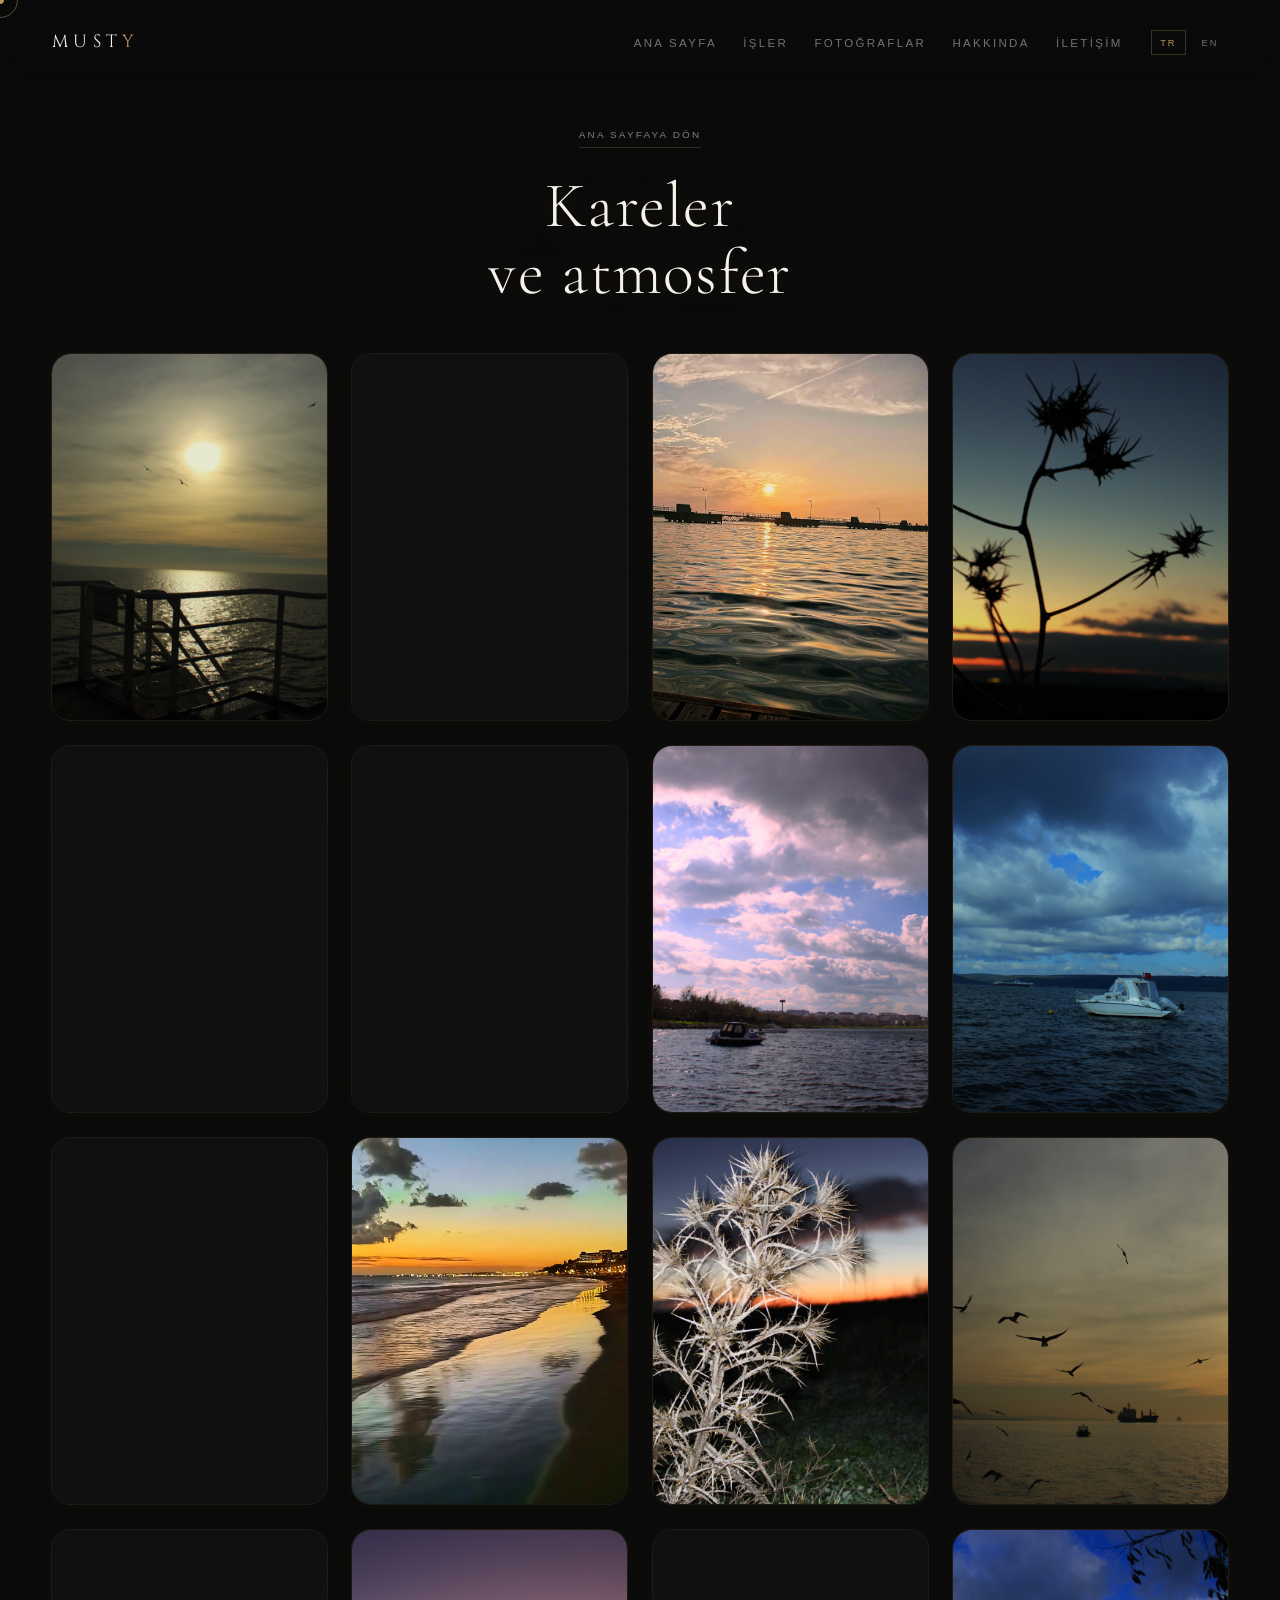
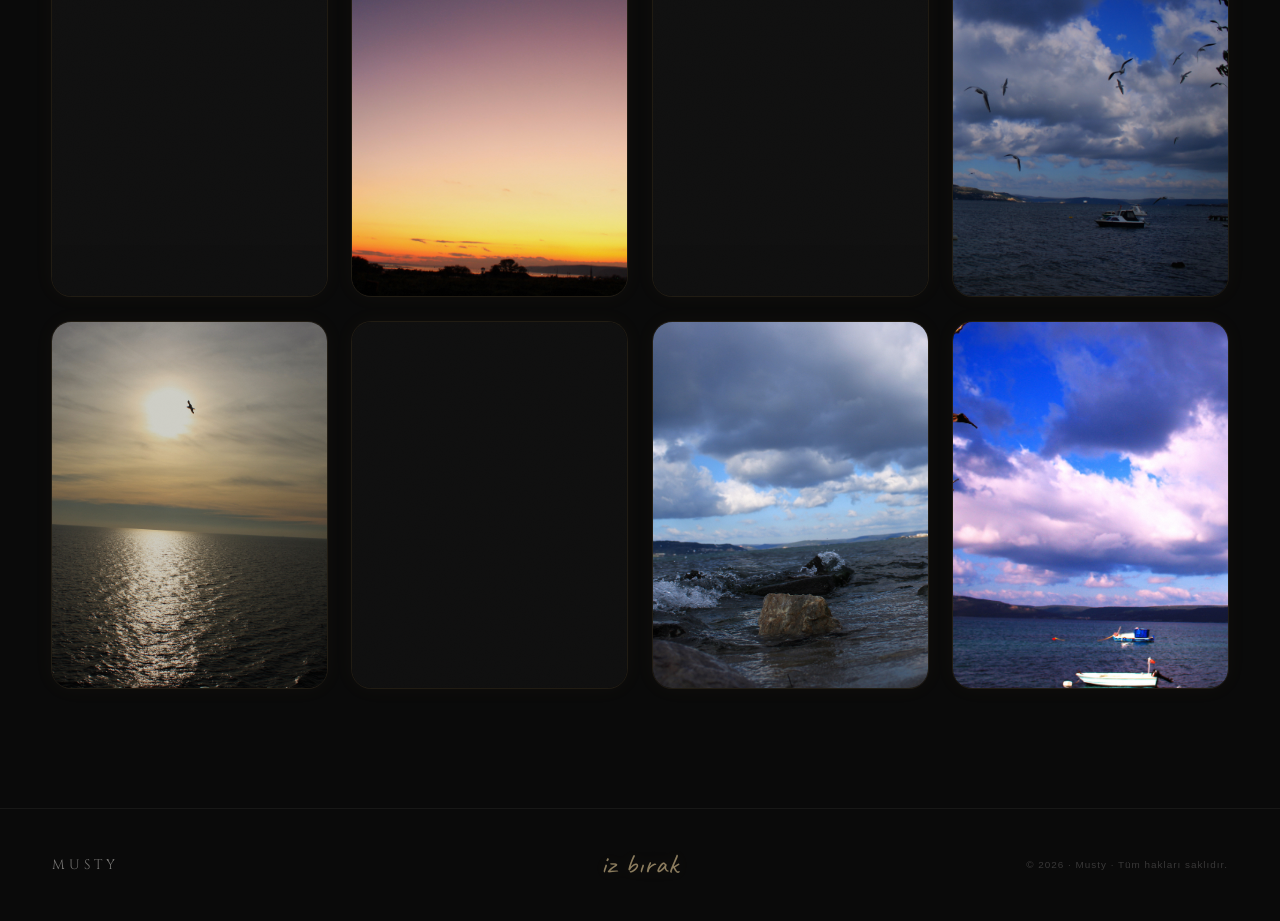
==== kareler.html @ a7899d6b "initial music web demo" ====
<!DOCTYPE html>
<html lang="tr">
  <head>
    <meta charset="utf-8" />
    <meta name="viewport" content="width=device-width, initial-scale=1" />
    <title>Kareler ve atmosfer — Musty</title>
    <meta id="meta-desc" name="description" content="" />
    <link rel="preconnect" href="https://fonts.googleapis.com" />
    <link rel="preconnect" href="https://fonts.gstatic.com" crossorigin />
    <link
      href="https://fonts.googleapis.com/css2?family=Caveat:wght@400;500&family=Cinzel:wght@300;400;500&family=Cormorant+Garamond:ital,wght@0,300;0,400;0,500;0,600;1,300;1,400&family=Outfit:wght@200;300;400;500&display=swap"
      rel="stylesheet"
    />
    <link rel="stylesheet" href="css/site.css" />
    <link rel="stylesheet" href="css/style2.css" />
  </head>
  <body class="page-kareler">
    <div class="cursor-dot" id="cursorDot" aria-hidden="true"></div>
    <div class="cursor-ring" id="cursorRing" aria-hidden="true"></div>
    <header class="site-nav" role="banner">
      <a class="site-nav__mark" href="index.html#hero">Must<span>y</span></a>
      <div class="site-nav__right">
        <nav aria-label="" data-i18n-aria="nav.aria">
          <ul class="site-nav__links">
            <li><a href="index.html#hero" data-i18n="nav.home">Home</a></li>
            <li><a href="index.html#works" data-i18n="nav.works">Works</a></li>
            <li><a href="index.html#photos" data-i18n="nav.photos">Photos</a></li>
            <li><a href="index.html#about" data-i18n="nav.about">About</a></li>
            <li><a href="index.html#contact" data-i18n="nav.contact">Contact</a></li>
          </ul>
        </nav>
        <div class="lang-switch" role="group" data-i18n-aria="lang.switch">
          <button type="button" class="lang-switch__btn" data-set-lang="tr" lang="tr">TR</button>
          <button type="button" class="lang-switch__btn" data-set-lang="en" lang="en">EN</button>
        </div>
      </div>
    </header>

    <main class="gallery-full-page section section--photos">
      <header class="gallery-page-head gallery-page-head--full reveal">
        <p class="gallery-back">
          <a href="index.html#photos" class="gallery-back__link" data-i18n="photos.backHome">Ana sayfaya dön</a>
        </p>
        <h1 class="section__title section__title--mega section__title--photos" data-i18n-html="photos.pageTitleHtml">—</h1>
      </header>

      <div class="gallery-grid gallery-grid--all reveal">
        <button type="button" class="gal-item" data-gallery-open data-gallery-src="assets/images/musty%20(4).JPG" data-i18n-gallery="ed4">
          <span class="gal-bg" style="background-image: url('assets/images/musty%20(4).JPG')" aria-hidden="true"></span>
          <span class="gal-caption"><span class="gal-caption__text"></span></span>
        </button>
        <button type="button" class="gal-item" data-gallery-open data-gallery-src="assets/images/musty%20(5).JPG" data-i18n-gallery="ed5">
          <span class="gal-bg" style="background-image: url('assets/images/musty%20(5).JPG')" aria-hidden="true"></span>
          <span class="gal-caption"><span class="gal-caption__text"></span></span>
        </button>
        <button type="button" class="gal-item" data-gallery-open data-gallery-src="assets/images/musty%20(9).jpg" data-i18n-gallery="ed9">
          <span class="gal-bg" style="background-image: url('assets/images/musty%20(9).jpg')" aria-hidden="true"></span>
          <span class="gal-caption"><span class="gal-caption__text"></span></span>
        </button>
        <button type="button" class="gal-item" data-gallery-open data-gallery-src="assets/images/musty%20(10).JPG" data-i18n-gallery="ed10">
          <span class="gal-bg" style="background-image: url('assets/images/musty%20(10).JPG')" aria-hidden="true"></span>
          <span class="gal-caption"><span class="gal-caption__text"></span></span>
        </button>
        <button type="button" class="gal-item" data-gallery-open data-gallery-src="assets/images/musty%20(14).JPG" data-i18n-gallery="ed14">
          <span class="gal-bg" style="background-image: url('assets/images/musty%20(14).JPG')" aria-hidden="true"></span>
          <span class="gal-caption"><span class="gal-caption__text"></span></span>
        </button>
        <button type="button" class="gal-item" data-gallery-open data-gallery-src="assets/images/musty%20(15).JPG" data-i18n-gallery="ed15">
          <span class="gal-bg" style="background-image: url('assets/images/musty%20(15).JPG')" aria-hidden="true"></span>
          <span class="gal-caption"><span class="gal-caption__text"></span></span>
        </button>
        <button type="button" class="gal-item" data-gallery-open data-gallery-src="assets/images/musty%20(19).JPG" data-i18n-gallery="ed19">
          <span class="gal-bg" style="background-image: url('assets/images/musty%20(19).JPG')" aria-hidden="true"></span>
          <span class="gal-caption"><span class="gal-caption__text"></span></span>
        </button>
        <button type="button" class="gal-item" data-gallery-open data-gallery-src="assets/images/musty%20(20).JPG" data-i18n-gallery="ed20">
          <span class="gal-bg" style="background-image: url('assets/images/musty%20(20).JPG')" aria-hidden="true"></span>
          <span class="gal-caption"><span class="gal-caption__text"></span></span>
        </button>
        <button type="button" class="gal-item" data-gallery-open data-gallery-src="assets/images/musty%20(1).JPG" data-i18n-gallery="ed1">
          <span class="gal-bg" style="background-image: url('assets/images/musty%20(1).JPG')" aria-hidden="true"></span>
          <span class="gal-caption"><span class="gal-caption__text"></span></span>
        </button>
        <button type="button" class="gal-item" data-gallery-open data-gallery-src="assets/images/musty%20(2).jpg" data-i18n-gallery="ed2">
          <span class="gal-bg" style="background-image: url('assets/images/musty%20(2).jpg')" aria-hidden="true"></span>
          <span class="gal-caption"><span class="gal-caption__text"></span></span>
        </button>
        <button type="button" class="gal-item" data-gallery-open data-gallery-src="assets/images/musty%20(3).jpg" data-i18n-gallery="ed3">
          <span class="gal-bg" style="background-image: url('assets/images/musty%20(3).jpg')" aria-hidden="true"></span>
          <span class="gal-caption"><span class="gal-caption__text"></span></span>
        </button>
        <button type="button" class="gal-item" data-gallery-open data-gallery-src="assets/images/musty%20(6).JPG" data-i18n-gallery="ed6">
          <span class="gal-bg" style="background-image: url('assets/images/musty%20(6).JPG')" aria-hidden="true"></span>
          <span class="gal-caption"><span class="gal-caption__text"></span></span>
        </button>
        <button type="button" class="gal-item" data-gallery-open data-gallery-src="assets/images/musty%20(7).JPG" data-i18n-gallery="ed7">
          <span class="gal-bg" style="background-image: url('assets/images/musty%20(7).JPG')" aria-hidden="true"></span>
          <span class="gal-caption"><span class="gal-caption__text"></span></span>
        </button>
        <button type="button" class="gal-item" data-gallery-open data-gallery-src="assets/images/musty%20(8).JPG" data-i18n-gallery="ed8">
          <span class="gal-bg" style="background-image: url('assets/images/musty%20(8).JPG')" aria-hidden="true"></span>
          <span class="gal-caption"><span class="gal-caption__text"></span></span>
        </button>
        <button type="button" class="gal-item" data-gallery-open data-gallery-src="assets/images/musty%20(11).JPG" data-i18n-gallery="ed11">
          <span class="gal-bg" style="background-image: url('assets/images/musty%20(11).JPG')" aria-hidden="true"></span>
          <span class="gal-caption"><span class="gal-caption__text"></span></span>
        </button>
        <button type="button" class="gal-item" data-gallery-open data-gallery-src="assets/images/musty%20(12).JPG" data-i18n-gallery="ed12">
          <span class="gal-bg" style="background-image: url('assets/images/musty%20(12).JPG')" aria-hidden="true"></span>
          <span class="gal-caption"><span class="gal-caption__text"></span></span>
        </button>
        <button type="button" class="gal-item" data-gallery-open data-gallery-src="assets/images/musty%20(13).JPG" data-i18n-gallery="ed13">
          <span class="gal-bg" style="background-image: url('assets/images/musty%20(13).JPG')" aria-hidden="true"></span>
          <span class="gal-caption"><span class="gal-caption__text"></span></span>
        </button>
        <button type="button" class="gal-item" data-gallery-open data-gallery-src="assets/images/musty%20(16).JPG" data-i18n-gallery="ed16">
          <span class="gal-bg" style="background-image: url('assets/images/musty%20(16).JPG')" aria-hidden="true"></span>
          <span class="gal-caption"><span class="gal-caption__text"></span></span>
        </button>
        <button type="button" class="gal-item" data-gallery-open data-gallery-src="assets/images/musty%20(17).JPG" data-i18n-gallery="ed17">
          <span class="gal-bg" style="background-image: url('assets/images/musty%20(17).JPG')" aria-hidden="true"></span>
          <span class="gal-caption"><span class="gal-caption__text"></span></span>
        </button>
        <button type="button" class="gal-item" data-gallery-open data-gallery-src="assets/images/musty%20(18).JPG" data-i18n-gallery="ed18">
          <span class="gal-bg" style="background-image: url('assets/images/musty%20(18).JPG')" aria-hidden="true"></span>
          <span class="gal-caption"><span class="gal-caption__text"></span></span>
        </button>
      </div>
    </main>

    <footer class="site-footer">
      <span class="site-footer__mark">MUSTY</span>
      <p class="site-footer__tagline" data-i18n="footer.tagline">iz bırak</p>
      <p class="site-footer__copy">© <span id="y"></span> · <span data-i18n="footer.rights">—</span></p>
    </footer>

    <div id="image-modal" class="modal lightbox-img" role="dialog" aria-modal="true" aria-label="" data-i18n-aria="imageModal.aria" aria-hidden="true">
      <div class="modal__box">
        <button type="button" class="modal__close" data-i18n="modal.close">Close</button>
        <div class="modal__img-wrap">
          <img class="modal__img" src="" alt="" />
        </div>
      </div>
    </div>

    <script src="js/main2.js"></script>
    <script src="js/locales.js"></script>
    <script src="js/site.js"></script>
  </body>
</html>
---- css/site.css ----
/* sanatcı2/css/style.css paleti + mevcut BEM sınıflarıyla uyumlu alias’lar */
:root {
  --black: #0a0a0a;
  --deep: #111111;
  --surface: #161616;
  --bone: #e8e0d4;
  --gold: #b8965a;
  --gold-dim: rgba(184, 150, 90, 0.3);
  --white: #f5f2ee;
  --muted: rgba(245, 242, 238, 0.45);
  --accent: rgba(184, 150, 90, 0.15);
  --ease-out: cubic-bezier(0.22, 1, 0.36, 1);
  --font-display: "Cormorant Garamond", "Times New Roman", serif;
  --font-cinzel: "Cinzel", "Times New Roman", serif;
  --font-sans: "Helvetica Neue", Helvetica, sans-serif;
  --bg: var(--black);
  --bg-elev: var(--surface);
  --fg: var(--white);
  --fg-soft: var(--bone);
  --fg-muted: var(--muted);
  --gold-soft: var(--gold);
  --line: rgba(245, 242, 238, 0.07);
}

*,
*::before,
*::after {
  box-sizing: border-box;
}

html {
  scroll-behavior: smooth;
}

@media (prefers-reduced-motion: reduce) {
  html {
    scroll-behavior: auto;
  }
  *,
  *::before,
  *::after {
    animation-duration: 0.01ms !important;
    animation-iteration-count: 1 !important;
    transition-duration: 0.01ms !important;
  }
}

.visually-hidden {
  position: absolute;
  width: 1px;
  height: 1px;
  padding: 0;
  margin: -1px;
  overflow: hidden;
  clip: rect(0, 0, 0, 0);
  white-space: nowrap;
  border: 0;
}

body {
  margin: 0;
  background: var(--black);
  color: var(--white);
  font-family: var(--font-sans);
  font-weight: 300;
  font-size: 1rem;
  line-height: 1.65;
  -webkit-font-smoothing: antialiased;
}

img,
video {
  max-width: 100%;
  display: block;
}

a {
  color: inherit;
  text-decoration: none;
}

/* ——— Nav ——— */
.site-nav {
  position: fixed;
  top: 0;
  left: 0;
  right: 0;
  z-index: 50;
  display: flex;
  align-items: center;
  justify-content: space-between;
  padding: 28px 52px;
  background: linear-gradient(to bottom, rgba(10, 10, 10, 0.9), transparent);
  backdrop-filter: blur(10px);
  -webkit-backdrop-filter: blur(10px);
  border-bottom: 1px solid transparent;
  transition: border-color 0.4s var(--ease-out), background 0.4s var(--ease-out);
}

.site-nav.is-scrolled {
  border-bottom-color: var(--line);
  background: rgba(10, 10, 10, 0.88);
}

.site-nav__mark {
  font-family: var(--font-cinzel);
  font-size: 1.1rem;
  font-weight: 300;
  letter-spacing: 0.3em;
  text-transform: uppercase;
  color: var(--white);
}

.site-nav__mark span {
  color: var(--gold);
}

.site-nav__links {
  display: flex;
  flex-wrap: wrap;
  gap: 0.5rem 1.65rem;
  list-style: none;
  margin: 0;
  padding: 0;
}

.site-nav__links a {
  font-size: 0.72rem;
  letter-spacing: 0.2em;
  text-transform: uppercase;
  color: var(--muted);
  transition: color 0.3s var(--ease-out);
}

.site-nav__links a:hover,
.site-nav__links a:focus-visible {
  color: var(--gold);
  outline: none;
}

.site-nav__right {
  display: flex;
  align-items: center;
  flex-wrap: wrap;
  gap: 1rem 1.75rem;
  margin-left: auto;
}

.lang-switch {
  display: flex;
  align-items: center;
  gap: 0.35rem;
}

.lang-switch__btn {
  font-family: var(--font-sans);
  font-size: 0.58rem;
  font-weight: 400;
  letter-spacing: 0.2em;
  text-transform: uppercase;
  color: var(--fg-muted);
  background: transparent;
  border: 1px solid transparent;
  padding: 0.4rem 0.55rem;
  cursor: pointer;
  transition: color 0.3s var(--ease-out), border-color 0.3s var(--ease-out);
}

.lang-switch__btn:hover,
.lang-switch__btn:focus-visible {
  color: var(--fg-soft);
  outline: none;
}

.lang-switch__btn.is-active {
  color: var(--gold);
  border-color: var(--gold-dim);
}

@media (max-width: 900px) {
  .site-nav {
    padding: 24px 28px;
  }
}

@media (max-width: 640px) {
  .site-nav {
    flex-direction: column;
    gap: 1rem;
    align-items: flex-start;
  }

  .lang-switch {
    width: 100%;
    justify-content: flex-start;
  }
}

/* ——— Hero (sanatcı2: fadeUp + nokta/sayaç + scroll-hint) ——— */
.hero {
  position: relative;
  min-height: 100vh;
  min-height: 100dvh;
  height: 100vh;
  height: 100dvh;
  display: flex;
  align-items: center;
  justify-content: center;
  text-align: center;
  padding: clamp(6rem, 14vw, 10rem) clamp(1.5rem, 5vw, 4rem) 5rem;
  overflow: hidden;
}

.hero__media {
  position: absolute;
  inset: 0;
  z-index: 0;
}

.hero__video {
  position: absolute;
  inset: 0;
  width: 100%;
  height: 100%;
  object-fit: cover;
  opacity: 1;
  transition: opacity 1.2s var(--ease-out);
  transform-origin: 50% 45%;
  animation: heroKenburns 52s ease-in-out infinite alternate;
}

.hero.hero--slides-only .hero__video,
.hero__video.is-hidden {
  opacity: 0;
  pointer-events: none;
}

.hero__slides {
  position: absolute;
  inset: 0;
  opacity: 0;
  transition: opacity 1s var(--ease-out);
  pointer-events: none;
}

.hero.hero--slides-only .hero__slides,
.hero__slides.is-active {
  opacity: 1;
  pointer-events: auto;
}

@keyframes heroKenburns {
  0% {
    transform: scale(1);
    opacity: 1;
  }
  100% {
    transform: scale(1.05);
    opacity: 0.97;
  }
}

.hero__slide {
  position: absolute;
  inset: 0;
  background-size: cover;
  background-position: center;
  opacity: 0;
  transition: opacity 1.8s ease;
  transform-origin: 50% 45%;
}

.hero__slide.is-current {
  opacity: 1;
  z-index: 1;
  animation: heroKenburns 52s ease-in-out infinite alternate;
}

.hero__scrim {
  position: absolute;
  inset: 0;
  z-index: 2;
  background: linear-gradient(
    to bottom,
    rgba(10, 10, 10, 0.2) 0%,
    rgba(10, 10, 10, 0.4) 40%,
    rgba(10, 10, 10, 0.85) 100%
  );
  pointer-events: none;
}

.hero__grain {
  position: absolute;
  inset: 0;
  z-index: 3;
  opacity: 0.035;
  pointer-events: none;
  background-image: url("data:image/svg+xml,%3Csvg viewBox='0 0 256 256' xmlns='http://www.w3.org/2000/svg'%3E%3Cfilter id='n'%3E%3CfeTurbulence type='fractalNoise' baseFrequency='0.9' numOctaves='4' stitchTiles='stitch'/%3E%3C/filter%3E%3Crect width='100%25' height='100%25' filter='url(%23n)'/%3E%3C/svg%3E");
}

@media (prefers-reduced-motion: reduce) {
  .hero__video,
  .hero__slide.is-current {
    animation: none !important;
    transform: scale(1);
    opacity: 1;
  }
}

.hero-foreground {
  position: absolute;
  inset: 0;
  z-index: 10;
  display: flex;
  flex-direction: column;
  align-items: center;
  justify-content: center;
}

.hero-content {
  position: relative;
  z-index: 10;
  max-width: 820px;
  padding: 0 40px;
}

.hero-name {
  font-family: var(--font-cinzel);
  font-size: clamp(4rem, 10vw, 9rem);
  font-weight: 300;
  line-height: 0.95;
  letter-spacing: 0.08em;
  text-transform: uppercase;
  margin: 0 0 1.15rem;
  color: var(--white);
}

.hero-name__stem {
  display: inline-block;
}

.hero-name__y {
  display: inline-block;
  font-style: italic;
  font-weight: 400;
  color: var(--gold, #b8965a);
  transform: skewX(-10deg);
  transform-origin: center bottom;
}

.hero-promise {
  margin: 1.85rem 0 0;
  padding: 0;
  font-family: var(--font-display);
  font-size: clamp(0.82rem, 1.65vw, 1rem);
  font-style: italic;
  font-weight: 300;
  letter-spacing: 0.22em;
  color: rgba(245, 242, 238, 0.48);
  line-height: 1.6;
}

.hero-eyebrow {
  font-size: 0.65rem;
  letter-spacing: 0.4em;
  text-transform: uppercase;
  color: var(--gold);
  margin: 0 0 1.5rem;
}

.hero-tagline {
  font-family: var(--font-display);
  font-size: clamp(1.1rem, 2.5vw, 1.6rem);
  font-style: italic;
  font-weight: 300;
  color: var(--muted);
  margin: 0;
  letter-spacing: 0.05em;
  max-width: 30em;
  margin-left: auto;
  margin-right: auto;
}

.hero-line {
  width: 1px;
  height: 60px;
  background: var(--gold-dim);
  margin: 40px auto 36px;
}

.hero-buttons {
  display: flex;
  gap: 24px;
  justify-content: center;
  flex-wrap: wrap;
}

/* Premium pill: hafif açık koyu gövde; üst ~%17–18 altın bandı (hover öncesi), aşağı soluk */
.hero-buttons .btn-gold,
.hero-buttons .btn-ghost {
  position: relative;
  display: inline-flex;
  align-items: center;
  justify-content: center;
  min-height: 2.95rem;
  padding: 14px 38px;
  font-family: var(--font-sans);
  font-size: 0.7rem;
  font-weight: 300;
  letter-spacing: 0.25em;
  text-transform: uppercase;
  text-decoration: none;
  cursor: pointer;
  border-radius: 999px;
  overflow: hidden;
  isolation: isolate;
  border: 1px solid rgba(255, 255, 255, 0.07);
  box-shadow: inset 0 1px 0 rgba(255, 255, 255, 0.045);
  transform: translateY(0) scale(1);
  transition:
    transform 0.5s var(--ease-out),
    box-shadow 0.5s var(--ease-out),
    border-color 0.5s var(--ease-out),
    color 0.5s var(--ease-out),
    background 0.5s var(--ease-out),
    background-image 0.5s var(--ease-out);
}

.hero-buttons .btn-gold {
  color: rgba(236, 224, 205, 0.94);
  border-color: rgba(184, 150, 90, 0.32);
  background-color: #121212;
  background-image:
    linear-gradient(
      180deg,
      rgba(216, 182, 122, 0.52) 0%,
      rgba(200, 168, 108, 0.32) 6%,
      rgba(190, 158, 98, 0.2) 11%,
      rgba(184, 150, 90, 0.1) 15%,
      rgba(184, 150, 90, 0.04) 18%,
      transparent 21%,
      transparent 100%
    ),
    linear-gradient(180deg, #1c1c1c 0%, #141414 48%, #101010 100%);
}

.hero-buttons .btn-ghost {
  color: rgba(245, 242, 238, 0.9);
  border-color: rgba(255, 255, 255, 0.11);
  background-color: #121212;
  background-image:
    linear-gradient(
      180deg,
      rgba(204, 172, 112, 0.36) 0%,
      rgba(190, 158, 98, 0.2) 7%,
      rgba(184, 150, 90, 0.11) 12%,
      rgba(184, 150, 90, 0.05) 16%,
      rgba(184, 150, 90, 0.02) 18%,
      transparent 21%,
      transparent 100%
    ),
    linear-gradient(180deg, #191919 0%, #131313 48%, #0f0f0f 100%);
}

.hero-buttons .btn-gold:hover,
.hero-buttons .btn-gold:focus-visible {
  transform: translateY(-4px) scale(1.032);
  color: #f7f1e8;
  border-color: rgba(200, 170, 110, 0.5);
  background-image:
    linear-gradient(
      180deg,
      rgba(232, 200, 135, 0.72) 0%,
      rgba(212, 180, 120, 0.45) 5%,
      rgba(198, 168, 108, 0.26) 11%,
      rgba(190, 158, 98, 0.12) 15%,
      rgba(188, 155, 95, 0.05) 18%,
      transparent 21%,
      transparent 100%
    ),
    linear-gradient(180deg, #222222 0%, #161616 48%, #111111 100%);
  box-shadow:
    inset 0 1px 0 rgba(255, 255, 255, 0.07),
    0 0 28px rgba(184, 150, 90, 0.22),
    0 0 48px rgba(184, 150, 90, 0.08),
    0 18px 40px rgba(0, 0, 0, 0.38),
    0 8px 20px rgba(0, 0, 0, 0.22);
}

.hero-buttons .btn-gold:focus-visible {
  outline: 1px solid rgba(184, 150, 90, 0.45);
  outline-offset: 3px;
}

.hero-buttons .btn-gold:focus:not(:focus-visible) {
  outline: none;
}

.hero-buttons .btn-ghost:hover,
.hero-buttons .btn-ghost:focus-visible {
  transform: translateY(-4px) scale(1.032);
  color: rgba(250, 246, 238, 0.96);
  border-color: rgba(184, 150, 90, 0.38);
  background-image:
    linear-gradient(
      180deg,
      rgba(222, 190, 128, 0.48) 0%,
      rgba(202, 172, 112, 0.28) 6%,
      rgba(190, 158, 98, 0.14) 12%,
      rgba(184, 150, 90, 0.06) 16%,
      rgba(184, 150, 90, 0.025) 18%,
      transparent 21%,
      transparent 100%
    ),
    linear-gradient(180deg, #1f1f1f 0%, #141414 48%, #101010 100%);
  box-shadow:
    inset 0 1px 0 rgba(255, 255, 255, 0.06),
    0 0 26px rgba(184, 150, 90, 0.16),
    0 0 44px rgba(184, 150, 90, 0.06),
    0 18px 38px rgba(0, 0, 0, 0.36),
    0 8px 18px rgba(0, 0, 0, 0.2);
}

.hero-buttons .btn-ghost:focus-visible {
  outline: 1px solid rgba(184, 150, 90, 0.4);
  outline-offset: 3px;
}

.hero-buttons .btn-ghost:focus:not(:focus-visible) {
  outline: none;
}

@media (prefers-reduced-motion: reduce) {
  .hero-buttons .btn-gold,
  .hero-buttons .btn-ghost {
    transition: box-shadow 0.35s ease, border-color 0.35s ease, color 0.35s ease, background 0.35s ease,
      background-image 0.35s ease;
  }

  .hero-buttons .btn-gold:hover,
  .hero-buttons .btn-gold:focus-visible,
  .hero-buttons .btn-ghost:hover,
  .hero-buttons .btn-ghost:focus-visible {
    transform: none;
  }
}

.btn-ghost {
  display: inline-flex;
  align-items: center;
  justify-content: center;
  min-height: 2.85rem;
  padding: 12px 34px;
  font-family: var(--font-sans);
  font-size: 0.7rem;
  font-weight: 300;
  letter-spacing: 0.25em;
  text-transform: uppercase;
  color: var(--white);
  background: transparent;
  border: 1px solid rgba(245, 242, 238, 0.2);
  cursor: pointer;
  transition: border-color 0.4s var(--ease-out), color 0.4s var(--ease-out), background 0.4s var(--ease-out);
}

.btn-ghost:hover,
.btn-ghost:focus-visible {
  border-color: var(--gold);
  color: var(--bone);
  outline: none;
}

.btn-ghost--gold {
  border-color: var(--gold);
  color: var(--gold);
}

.btn-ghost--gold:hover {
  background: var(--gold);
  color: var(--black);
}

.slide-dots {
  position: absolute;
  left: 52px;
  bottom: 48px;
  z-index: 10;
  display: flex;
  gap: 10px;
}

.slide-dots .dot {
  width: 20px;
  height: 1px;
  background: rgba(245, 242, 238, 0.25);
  transition: width 0.5s var(--ease-out), background 0.5s var(--ease-out);
  cursor: pointer;
}

.slide-dots .dot.active {
  width: 36px;
  background: var(--gold);
}

.slide-counter {
  position: absolute;
  right: 52px;
  bottom: 48px;
  z-index: 10;
  font-size: 0.62rem;
  letter-spacing: 0.2em;
  color: var(--muted);
}

.scroll-hint {
  position: absolute;
  bottom: 40px;
  left: 50%;
  z-index: 10;
  text-align: center;
}

.scroll-hint span {
  font-size: 0.6rem;
  letter-spacing: 0.3em;
  text-transform: uppercase;
  color: var(--muted);
  display: block;
  margin-bottom: 12px;
}

.scroll-line {
  width: 1px;
  height: 40px;
  background: var(--gold-dim);
  margin: 0 auto;
  position: relative;
  overflow: hidden;
}

.scroll-line::after {
  content: "";
  position: absolute;
  top: -100%;
  width: 100%;
  height: 100%;
  background: var(--gold);
  animation: heroScrollDown 2s infinite;
}

@keyframes heroScrollDown {
  0% {
    top: -100%;
  }
  100% {
    top: 100%;
  }
}

@media (max-width: 900px) {
  .slide-dots {
    left: 28px;
    bottom: 36px;
  }

  .slide-counter {
    right: 28px;
    bottom: 36px;
  }
}

@media (max-width: 640px) {
  .slide-dots {
    display: none;
  }

  .slide-counter {
    right: 28px;
    bottom: 100px;
  }
}

@media (prefers-reduced-motion: reduce) {
  .scroll-line::after {
    animation: none;
  }
}

/* ——— Sections (sanatcı2: 120px 52px) ——— */
.section {
  padding: 120px 52px;
}

@media (max-width: 900px) {
  .section {
    padding: 80px 28px;
  }
}

.section--works {
  background: var(--deep);
}

/* ——— Görsel performanslar: sinematik cam oynatıcı ——— */
.section--film {
  display: flex;
  flex-direction: column;
  align-items: center;
}

.section--film .section__head--film {
  text-align: center;
  max-width: 40rem;
  margin-left: auto;
  margin-right: auto;
  margin-bottom: clamp(2rem, 5vw, 3.5rem);
}

/* Harf çevrelerinde ince altın halo (drop-shadow glyph şeklini izler) */
.section--film .section__title--mega {
  margin-bottom: 0;
  filter:
    drop-shadow(0 0 0.5px rgba(220, 198, 150, 0.55))
    drop-shadow(0 0 1px rgba(200, 178, 125, 0.4))
    drop-shadow(0 0 3px rgba(188, 160, 105, 0.28))
    drop-shadow(0 0 8px rgba(184, 150, 90, 0.16))
    drop-shadow(0 0 16px rgba(184, 150, 90, 0.08));
}

.film-player {
  width: min(58vw, 920px);
  max-width: 100%;
  margin: 0 auto;
  padding: 0 8px;
  display: flex;
  flex-direction: column;
  align-items: center;
  gap: clamp(1.5rem, 3vw, 2.25rem);
}

.film-player__glass {
  position: relative;
  width: 100%;
  padding: clamp(16px, 1.94vw, 24px);
  border-radius: clamp(32px, 5.5vw, 58px);
  background: linear-gradient(
    168deg,
    rgba(255, 255, 255, 0.09) 0%,
    rgba(255, 255, 255, 0.035) 38%,
    rgba(255, 255, 255, 0.015) 62%,
    rgba(0, 0, 0, 0.16) 100%
  );
  backdrop-filter: blur(32px) saturate(1.1);
  -webkit-backdrop-filter: blur(32px) saturate(1.1);
  box-shadow:
    inset 0 1px 0 rgba(255, 255, 255, 0.08),
    inset 0 0 52px rgba(198, 172, 118, 0.045),
    inset 0 -18px 44px rgba(0, 0, 0, 0.24),
    0 0 40px rgba(184, 150, 90, 0.065),
    0 0 78px rgba(184, 150, 90, 0.032),
    0 0 110px rgba(184, 150, 90, 0.014);
}

.film-player__glass::before {
  content: "";
  position: absolute;
  inset: clamp(7px, 0.82vw, 11px);
  border-radius: clamp(24px, 4.6vw, 50px);
  pointer-events: none;
  z-index: 1;
  box-shadow:
    inset 0 0 36px rgba(210, 185, 130, 0.055),
    inset 0 3px 22px rgba(255, 255, 255, 0.045);
  opacity: 0.92;
}

/* Sabit, çok hafif cam yansıması (dikkat dağıtmaz) */
.film-player__glass::after {
  content: "";
  position: absolute;
  inset: 0;
  border-radius: inherit;
  pointer-events: none;
  z-index: 2;
  background: linear-gradient(
    125deg,
    transparent 0%,
    transparent 34%,
    rgba(255, 255, 255, 0.035) 42%,
    rgba(220, 198, 160, 0.022) 48%,
    transparent 55%,
    transparent 100%
  );
  opacity: 0.65;
}

.film-player__glow {
  position: absolute;
  inset: -18px;
  border-radius: inherit;
  pointer-events: none;
  background: radial-gradient(
    74% 54% at 50% 6%,
    rgba(200, 175, 120, 0.14) 0%,
    rgba(184, 150, 90, 0.055) 42%,
    transparent 76%
  );
  filter: blur(20px);
  opacity: 0.42;
  z-index: 0;
}

.film-player__sheen {
  position: absolute;
  inset: 0;
  border-radius: inherit;
  pointer-events: none;
  z-index: 3;
  background: linear-gradient(
    118deg,
    transparent 0%,
    transparent 40%,
    rgba(255, 255, 255, 0.032) 49%,
    transparent 58%,
    transparent 100%
  );
  animation: filmSheenBreath 12s ease-in-out infinite;
  opacity: 0.75;
}

@keyframes filmSheenBreath {
  0%,
  100% {
    opacity: 0.42;
  }
  50% {
    opacity: 0.72;
  }
}

@media (prefers-reduced-motion: reduce) {
  .film-player__sheen {
    animation: none;
    opacity: 0.52;
  }
}

.film-player__video-shell {
  position: relative;
  z-index: 4;
  border-radius: clamp(22px, 4.2vw, 48px);
  overflow: hidden;
  background: #080808;
  aspect-ratio: 16 / 9;
  box-shadow:
    inset 0 1px 0 rgba(255, 255, 255, 0.045),
    inset 0 0 28px rgba(0, 0, 0, 0.38);
}

.film-player__video {
  display: block;
  width: 100%;
  height: 100%;
  object-fit: cover;
}

.film-player__video::-webkit-media-controls {
  display: none !important;
}

.film-player__video::-webkit-media-controls-enclosure {
  display: none !important;
}

.film-player__meta {
  text-align: center;
  max-width: 36rem;
  padding: 0 12px;
}

.film-player__title {
  margin: 0 0 0.45rem;
  font-family: var(--font-display);
  font-size: clamp(1.05rem, 2vw, 1.35rem);
  font-weight: 300;
  letter-spacing: 0.03em;
  color: var(--white);
  line-height: 1.35;
}

.film-player__desc {
  margin: 0;
  font-size: 0.78rem;
  font-weight: 300;
  letter-spacing: 0.06em;
  line-height: 1.65;
  color: var(--muted);
  white-space: pre-line;
}

.film-player__controls {
  display: flex;
  flex-direction: row;
  align-items: center;
  justify-content: center;
  gap: clamp(1.25rem, 3.5vw, 2rem);
}

.film-ctrl {
  position: relative;
  display: inline-flex;
  align-items: center;
  justify-content: center;
  flex-shrink: 0;
  padding: 0;
  margin: 0;
  border: none;
  cursor: pointer;
  color: rgba(220, 205, 175, 0.88);
  border-radius: 999px;
  overflow: hidden;
  isolation: isolate;
  background-color: #121212;
  background-image:
    linear-gradient(
      180deg,
      rgba(216, 182, 122, 0.38) 0%,
      rgba(190, 158, 98, 0.14) 14%,
      rgba(184, 150, 90, 0.04) 19%,
      transparent 22%,
      transparent 100%
    ),
    linear-gradient(180deg, #1c1c1c 0%, #121212 55%, #0e0e0e 100%);
  border: 1px solid rgba(184, 150, 90, 0.22);
  box-shadow: inset 0 1px 0 rgba(255, 255, 255, 0.05);
  transition:
    transform 0.45s var(--ease-out),
    box-shadow 0.45s var(--ease-out),
    border-color 0.45s var(--ease-out),
    color 0.45s var(--ease-out),
    background-image 0.45s var(--ease-out);
}

.film-ctrl--side {
  width: 48px;
  height: 48px;
}

.film-ctrl--play {
  width: 58px;
  height: 58px;
}

.film-ctrl__svg {
  display: block;
  position: relative;
  z-index: 1;
}

.film-ctrl:hover,
.film-ctrl:focus-visible {
  transform: scale(1.06);
  color: rgba(245, 236, 215, 0.95);
  border-color: rgba(200, 170, 110, 0.45);
  background-image:
    linear-gradient(
      180deg,
      rgba(228, 195, 130, 0.5) 0%,
      rgba(200, 168, 108, 0.22) 12%,
      rgba(188, 155, 95, 0.08) 18%,
      transparent 21%,
      transparent 100%
    ),
    linear-gradient(180deg, #222222 0%, #151515 55%, #101010 100%);
  box-shadow:
    inset 0 1px 0 rgba(255, 255, 255, 0.07),
    0 0 22px rgba(184, 150, 90, 0.2),
    0 0 40px rgba(184, 150, 90, 0.06);
  outline: none;
}

.film-ctrl:focus-visible {
  outline: 1px solid rgba(184, 150, 90, 0.4);
  outline-offset: 3px;
}

.film-ctrl:focus:not(:focus-visible) {
  outline: none;
}

@media (prefers-reduced-motion: reduce) {
  .film-ctrl {
    transition: box-shadow 0.35s ease, border-color 0.35s ease, color 0.35s ease, background-image 0.35s ease;
  }

  .film-ctrl:hover,
  .film-ctrl:focus-visible {
    transform: none;
  }
}

@media (max-width: 720px) {
  .film-player {
    width: 100%;
  }

  .film-player__controls {
    gap: 1.1rem;
  }

  .film-ctrl--side {
    width: 44px;
    height: 44px;
  }

  .film-ctrl--play {
    width: 52px;
    height: 52px;
  }
}

.section--photos {
  background: var(--black);
}

.section--about {
  background: var(--deep);
}

.section--press {
  background: var(--black);
}

.section--contact {
  background: var(--deep);
  padding-bottom: 120px;
}

@media (max-width: 900px) {
  .section--contact {
    padding-bottom: 80px;
  }
}

.section__head {
  max-width: 44rem;
  margin-bottom: 48px;
}

.section__head--press {
  margin-bottom: 60px;
}

.section__label {
  display: block;
  font-size: 0.6rem;
  letter-spacing: 0.5em;
  text-transform: uppercase;
  color: var(--gold);
  margin-bottom: 16px;
}

.section__title--mega {
  font-family: var(--font-display);
  font-size: clamp(2.4rem, 5vw, 4rem);
  font-weight: 300;
  line-height: 1.05;
  letter-spacing: 0.02em;
  text-transform: none;
  margin: 0 0 24px;
  color: var(--white);
}

.section__sub {
  margin: 0;
  color: var(--muted);
  font-size: 0.95rem;
  line-height: 1.8;
  max-width: 36em;
}

.press-intro .section__title--mega {
  margin-bottom: 0;
}

.contact-text .section__title--mega {
  margin-bottom: 20px;
}

/* ——— Tracklist (sanatcı2 .track-item) ——— */
.tracklist {
  list-style: none;
  margin: 80px 0 0;
  padding: 0;
  max-width: none;
  border-top: 1px solid rgba(245, 242, 238, 0.07);
}

.tracklist__row {
  display: grid;
  grid-template-columns: 48px 1fr auto auto;
  align-items: center;
  gap: 24px;
  padding: 22px 0;
  border-bottom: 1px solid rgba(245, 242, 238, 0.05);
  cursor: pointer;
  transition: padding-left 0.3s var(--ease-out);
}

.tracklist__row:hover,
.tracklist__row:focus-visible {
  padding-left: 12px;
  outline: none;
}

.tracklist__row:hover .tracklist__num,
.tracklist__row:focus-visible .tracklist__num {
  color: var(--gold);
}

.tracklist__num {
  font-family: var(--font-display);
  font-size: 1.2rem;
  font-weight: 300;
  color: rgba(245, 242, 238, 0.2);
  transition: color 0.3s var(--ease-out);
}

.tracklist__info {
  min-width: 0;
}

.tracklist__name {
  display: block;
  font-family: var(--font-display);
  font-size: 1.1rem;
  font-weight: 300;
  letter-spacing: 0.02em;
  text-transform: none;
  color: var(--white);
  line-height: 1.3;
}

.tracklist__sub {
  display: block;
  margin-top: 3px;
  font-size: 0.65rem;
  letter-spacing: 0.15em;
  color: var(--muted);
  font-weight: 300;
}

.tracklist__tag {
  font-size: 0.58rem;
  font-weight: 300;
  letter-spacing: 0.2em;
  text-transform: uppercase;
  color: var(--gold);
  border: 1px solid var(--gold-dim);
  padding: 4px 12px;
  white-space: nowrap;
}

.tracklist__dur {
  font-size: 0.72rem;
  letter-spacing: 0.1em;
  color: var(--muted);
  text-align: right;
  font-variant-numeric: tabular-nums;
}

@media (max-width: 720px) {
  .tracklist__row {
    grid-template-columns: 40px 1fr;
    grid-template-rows: auto auto auto;
    gap: 12px 16px;
  }

  .tracklist__num {
    grid-row: 1 / span 2;
  }

  .tracklist__info {
    grid-column: 2;
  }

  .tracklist__tag {
    grid-column: 2;
    justify-self: start;
  }

  .tracklist__dur {
    grid-column: 2;
    justify-self: end;
    text-align: right;
  }
}

/* ——— Galeri (#photos, kareler.html) ——— */
.gallery-page-head {
  text-align: center;
  max-width: 42rem;
  margin: 0 auto clamp(2.25rem, 4.5vw, 3rem);
}

.gallery-page-head--full {
  margin-top: 0;
}

.gallery-back {
  margin: 0 0 1.5rem;
  text-align: center;
}

.gallery-back__link {
  display: inline-block;
  font-size: 0.62rem;
  letter-spacing: 0.22em;
  text-transform: uppercase;
  color: rgba(245, 242, 238, 0.5);
  text-decoration: none;
  border-bottom: 1px solid rgba(184, 150, 90, 0.25);
  padding-bottom: 0.2rem;
  transition: color 0.3s var(--ease-out), border-color 0.3s var(--ease-out);
}

.gallery-back__link:hover,
.gallery-back__link:focus-visible {
  color: var(--bone);
  border-bottom-color: rgba(184, 150, 90, 0.45);
  outline: none;
}

.section__title--photos {
  filter: drop-shadow(0 0 0.5px rgba(212, 175, 100, 0.28))
    drop-shadow(0 0 10px rgba(184, 150, 90, 0.1))
    drop-shadow(0 0 22px rgba(184, 150, 90, 0.05));
}

@media (prefers-reduced-motion: reduce) {
  .section__title--photos {
    filter: none;
  }
}

.section__title--about {
  filter: drop-shadow(0 0 0.5px rgba(212, 175, 100, 0.28))
    drop-shadow(0 0 10px rgba(184, 150, 90, 0.1))
    drop-shadow(0 0 22px rgba(184, 150, 90, 0.05));
}

@media (prefers-reduced-motion: reduce) {
  .section__title--about {
    filter: none;
  }
}

.section__title--contact {
  filter: drop-shadow(0 0 0.5px rgba(212, 175, 100, 0.28))
    drop-shadow(0 0 10px rgba(184, 150, 90, 0.1))
    drop-shadow(0 0 22px rgba(184, 150, 90, 0.05));
}

@media (prefers-reduced-motion: reduce) {
  .section__title--contact {
    filter: none;
  }
}

.section__sub--photos-poetic {
  margin: 0 auto;
  max-width: 26em;
  font-family: var(--font-display);
  font-size: clamp(0.98rem, 2vw, 1.12rem);
  font-style: italic;
  font-weight: 300;
  letter-spacing: 0.03em;
  line-height: 1.7;
  color: rgba(245, 242, 238, 0.68);
  text-align: center;
}

.gallery-category {
  margin-bottom: clamp(3rem, 6vw, 4.5rem);
}

#photos .gallery-category {
  width: 100%;
  max-width: none;
  padding-inline: clamp(8px, 2.5vw, 28px);
  box-sizing: border-box;
}

.gallery-category__title {
  font-size: clamp(0.74rem, 1.2vw, 0.88rem);
  letter-spacing: 0.26em;
  text-transform: uppercase;
  color: var(--gold);
  font-weight: 300;
  text-align: center;
  margin: 0 0 clamp(1.35rem, 2.5vw, 1.85rem);
}

/* Ana sayfa: üç sütun, ortalanmış dar kanal (yanlarda nefes), küçültülmüş kartlar */
#photos .gallery-grid--triple {
  width: 100%;
  max-width: min(900px, 100%);
  margin-inline: auto;
  grid-template-columns: repeat(3, minmax(0, 1fr));
  row-gap: clamp(18px, 2.8vw, 34px);
  column-gap: clamp(22px, 3.8vw, 44px);
}

@media (max-width: 768px) {
  #photos .gallery-grid--triple {
    grid-template-columns: repeat(2, minmax(0, 1fr));
    column-gap: clamp(28px, 4.5vw, 52px);
  }
}

@media (max-width: 440px) {
  #photos .gallery-grid--triple {
    grid-template-columns: 1fr;
    column-gap: unset;
    row-gap: clamp(20px, 4vw, 32px);
  }
}

#photos .gallery-grid--triple .gal-item {
  min-height: clamp(168px, 20vw, 260px);
  width: 100%;
  box-shadow:
    0 0 0 1px rgba(212, 178, 110, 0.2),
    0 0 0 2px rgba(184, 150, 90, 0.07),
    0 0 32px rgba(184, 150, 90, 0.09);
}

#photos .gallery-grid--triple .gal-bg {
  min-height: clamp(168px, 20vw, 260px);
}

.gallery-all {
  margin-top: clamp(1.5rem, 3vw, 2.5rem);
  display: flex;
  justify-content: center;
}

.gallery-all__link {
  display: inline-flex;
  align-items: center;
  justify-content: center;
  padding: 1rem 2.25rem;
  border-radius: 999px;
  text-decoration: none;
  color: rgba(245, 242, 238, 0.82);
  font-size: 0.62rem;
  letter-spacing: 0.28em;
  text-transform: uppercase;
  border: 1px solid rgba(184, 150, 90, 0.2);
  box-shadow:
    0 0 0 1px rgba(184, 150, 90, 0.05),
    0 0 20px rgba(184, 150, 90, 0.05);
  transition: color 0.35s var(--ease-out), border-color 0.35s var(--ease-out),
    box-shadow 0.35s var(--ease-out);
}

.gallery-all__link:hover,
.gallery-all__link:focus-visible {
  color: var(--white);
  border-color: rgba(184, 150, 90, 0.35);
  box-shadow:
    0 0 0 1px rgba(184, 150, 90, 0.08),
    0 0 28px rgba(184, 150, 90, 0.08);
  outline: none;
}

.gallery-full-page {
  min-height: 60vh;
}

.gallery-grid {
  display: grid;
  grid-template-columns: repeat(4, 1fr);
  gap: 8px;
}

.gallery-grid--all {
  gap: clamp(14px, 2vw, 26px);
}

.gal-item {
  position: relative;
  overflow: hidden;
  display: block;
  width: 100%;
  margin: 0;
  padding: 0;
  border: none;
  background: transparent;
  cursor: pointer;
  text-align: left;
  min-height: 0;
  aspect-ratio: 3 / 4;
  min-height: 220px;
  border-radius: clamp(14px, 1.5vw, 20px);
  box-shadow:
    0 0 0 1px rgba(200, 168, 102, 0.1),
    0 0 22px rgba(184, 150, 90, 0.048);
}

.gal-item.gal-item--hidden {
  display: none !important;
}

.gal-bg {
  display: block;
  width: 100%;
  height: 100%;
  min-height: 220px;
  background-color: #101010;
  background-size: cover;
  background-position: center;
  background-repeat: no-repeat;
  transition: transform 0.9s cubic-bezier(0.25, 0.46, 0.45, 0.94);
}

.gal-item:hover .gal-bg,
.gal-item:focus-visible .gal-bg {
  transform: scale(1.07);
}

.gal-item::after {
  content: "";
  position: absolute;
  inset: 0;
  border-radius: inherit;
  background-image: url("data:image/svg+xml,%3Csvg viewBox='0 0 256 256' xmlns='http://www.w3.org/2000/svg'%3E%3Cfilter id='n'%3E%3CfeTurbulence type='fractalNoise' baseFrequency='0.9' numOctaves='4' stitchTiles='stitch'/%3E%3C/filter%3E%3Crect width='100%25' height='100%25' filter='url(%23n)' opacity='0.04'/%3E%3C/svg%3E");
  opacity: 0.3;
  pointer-events: none;
}

.gal-caption {
  position: absolute;
  bottom: 0;
  left: 0;
  right: 0;
  padding: 20px;
  background: linear-gradient(to top, rgba(10, 10, 10, 0.8), transparent);
  opacity: 0;
  transition: opacity 0.4s var(--ease-out);
  z-index: 2;
}

.gal-item:hover .gal-caption,
.gal-item:focus-visible .gal-caption {
  opacity: 1;
}

.gal-caption span,
.gal-caption__text {
  font-size: 0.62rem;
  letter-spacing: 0.3em;
  text-transform: uppercase;
  color: var(--bone);
}

@media (max-width: 1100px) {
  .gallery-grid {
    grid-template-columns: repeat(3, 1fr);
  }
}

@media (max-width: 900px) {
  .gallery-grid {
    grid-template-columns: repeat(2, 1fr);
  }

  .gal-item {
    aspect-ratio: auto;
    min-height: 220px;
  }

  .gal-bg {
    min-height: 220px;
  }
}

/* ——— About (sanatcı2) ——— */
#about.section--about {
  display: grid;
  grid-template-columns: 1fr 1fr;
  gap: 100px;
  align-items: center;
}

.about-visual {
  position: relative;
  height: 520px;
}

.about-accent-box {
  position: absolute;
  top: 40px;
  left: 0;
  width: 48%;
  height: 60%;
  border: 1px solid var(--gold-dim);
  border-radius: clamp(18px, 2.8vw, 32px);
  z-index: 2;
  pointer-events: none;
}

.about-portrait {
  width: 75%;
  height: 100%;
  background-color: #141410;
  position: absolute;
  right: 0;
  overflow: hidden;
  border-radius: clamp(20px, 3vw, 36px);
}

.about-portrait img {
  position: absolute;
  inset: 0;
  width: 100%;
  height: 100%;
  object-fit: cover;
  border-radius: inherit;
}

.about-portrait::after {
  content: "";
  position: absolute;
  inset: 0;
  border-radius: inherit;
  background: linear-gradient(160deg, rgba(26, 24, 16, 0.35) 0%, rgba(13, 13, 13, 0.55) 50%, rgba(20, 20, 16, 0.4) 100%);
  pointer-events: none;
  z-index: 1;
}

.about-number {
  position: absolute;
  bottom: -20px;
  left: 0;
  font-family: var(--font-cinzel);
  font-size: 5rem;
  color: rgba(184, 150, 90, 0.06);
  font-weight: 300;
  line-height: 1;
  z-index: 1;
}

.manifesto-lines {
  list-style: none;
  margin: 0;
  padding: 0;
  display: flex;
  flex-direction: column;
  gap: 24px;
  max-width: 36rem;
}

.manifesto-lines li {
  font-family: var(--font-display);
  font-size: 1.15rem;
  font-weight: 300;
  line-height: 1.5;
  color: var(--muted);
  padding-left: 20px;
  border-left: 1px solid var(--gold-dim);
  font-style: italic;
}

.manifesto-lines li strong {
  color: var(--white);
  font-style: normal;
  font-weight: 400;
}

@media (max-width: 900px) {
  #about.section--about {
    grid-template-columns: 1fr;
    gap: 48px;
  }

  .about-visual {
    height: 300px;
  }
}

/* ——— Press: sanatcı2 kart paleti (yapı / metin aynı) ——— */
.press-intro {
  margin-bottom: 60px;
}

.section--press .press-grid {
  display: grid;
  grid-template-columns: repeat(3, 1fr);
  gap: clamp(16px, 2.2vw, 28px);
  background: transparent;
  margin: 0;
}

.section--press .press-item {
  background: #0f0f0f;
  padding: clamp(1.35rem, 2.8vw, 2rem) clamp(1.25rem, 2.4vw, 2rem);
  padding-right: clamp(2.5rem, 4vw, 3rem);
  position: relative;
  z-index: 0;
  border-left: 3px solid #cbbf91;
  border-radius: clamp(18px, 2vw, 22px);
  /* Metin başında hafif yarım-oval hissi: sol köşeler biraz daha geniş yay */
  border-top-left-radius: clamp(22px, 2.6vw, 28px);
  border-bottom-left-radius: clamp(22px, 2.6vw, 28px);
  border-top-right-radius: clamp(14px, 1.6vw, 18px);
  border-bottom-right-radius: clamp(14px, 1.6vw, 18px);
  box-shadow:
    0 0 0 1px rgba(203, 191, 145, 0.06),
    -4px 0 14px rgba(203, 191, 145, 0.12);
  transition:
    transform 0.5s cubic-bezier(0.22, 1, 0.36, 1),
    box-shadow 0.5s cubic-bezier(0.22, 1, 0.36, 1),
    background 0.45s ease;
}

.section--press .press-quote {
  margin: 0;
  font-family: var(--font-display);
  font-size: 1.35rem;
  font-style: italic;
  font-weight: 300;
  line-height: 1.4;
  color: rgba(232, 224, 200, 0.88);
  margin-bottom: 28px;
}

.section--press .press-source {
  margin: 0;
  font-size: 0.6rem;
  letter-spacing: 0.3em;
  text-transform: uppercase;
  color: #b7a164;
}

.section--press .press-mark {
  font-family: var(--font-display);
  font-size: 4rem;
  color: rgba(203, 191, 145, 0.22);
  line-height: 1;
  position: absolute;
  top: clamp(1rem, 2vw, 1.5rem);
  right: clamp(1rem, 2vw, 1.75rem);
}

.section--press .press-item:hover,
.section--press .press-item:focus-visible {
  z-index: 1;
  transform: translateY(-8px);
  background: #131313;
  box-shadow:
    0 16px 36px rgba(0, 0, 0, 0.45),
    0 0 0 1px rgba(203, 191, 145, 0.11),
    -2px 0 0 0 rgba(203, 191, 145, 0.35),
    -10px 0 28px rgba(203, 191, 145, 0.42),
    -20px 0 52px rgba(203, 191, 145, 0.16);
  outline: none;
}

@media (prefers-reduced-motion: reduce) {
  .section--press .press-item {
    transition: background 0.35s ease, box-shadow 0.35s ease;
  }

  .section--press .press-item:hover,
  .section--press .press-item:focus-visible {
    transform: none;
  }
}

@media (max-width: 900px) {
  .section--press .press-grid {
    grid-template-columns: 1fr;
  }
}

/* ——— Contact (sanatcı2) ——— */
#contact.section--contact {
  display: grid;
  grid-template-columns: 1fr 1fr;
  gap: 80px;
  align-items: center;
}

.contact-desc {
  font-size: 0.88rem;
  line-height: 1.8;
  color: var(--muted);
  margin-bottom: 40px;
  max-width: 380px;
}

.contact-links {
  display: flex;
  flex-direction: column;
  align-items: flex-start;
  gap: clamp(12px, 2vw, 16px);
}

.contact-link {
  display: flex;
  align-items: center;
  gap: 16px;
  text-decoration: none;
  color: var(--muted);
  font-size: 0.78rem;
  letter-spacing: 0.1em;
  transition: color 0.3s var(--ease-out), transform 0.35s var(--ease-out),
    box-shadow 0.35s var(--ease-out);
  padding-bottom: 20px;
  border-bottom: 1px solid rgba(245, 242, 238, 0.06);
}

.contact-link:hover,
.contact-link:focus-visible {
  color: var(--white);
  outline: none;
}

.contact-link:hover .link-icon,
.contact-link:focus-visible .link-icon {
  border-color: var(--gold);
  color: var(--gold);
}

.link-icon {
  flex-shrink: 0;
  width: 38px;
  height: 38px;
  border: 1px solid rgba(245, 242, 238, 0.15);
  display: flex;
  align-items: center;
  justify-content: center;
  font-size: 0.6rem;
  letter-spacing: 0.1em;
  transition: border-color 0.3s var(--ease-out), color 0.3s var(--ease-out),
    background 0.3s var(--ease-out), box-shadow 0.3s var(--ease-out);
}

/* İletişim: oval sadece ikon (pill); metin buton dışında, arada boşluk */
.section--contact .contact-link.contact-link--row {
  display: inline-flex;
  align-items: center;
  max-width: 100%;
  gap: clamp(14px, 2.8vw, 24px);
  border-bottom: none;
  padding-bottom: 0;
  color: rgba(232, 224, 200, 0.78);
  transition:
    transform 0.35s var(--ease-out),
    color 0.35s var(--ease-out);
}

.section--contact .contact-link__pill {
  display: inline-flex;
  align-items: center;
  justify-content: center;
  flex-shrink: 0;
  padding: clamp(10px, 2vw, 12px) clamp(14px, 2.5vw, 18px);
  border-radius: 999px;
  border: 1px solid rgba(203, 191, 145, 0.28);
  box-shadow: 0 0 0 1px rgba(184, 150, 90, 0.06);
  color: inherit;
  transition:
    border-color 0.35s var(--ease-out),
    box-shadow 0.35s var(--ease-out),
    color 0.35s var(--ease-out);
}

.section--contact .contact-link__label {
  font-family: var(--font-sans);
  font-size: 0.56rem;
  font-weight: 300;
  letter-spacing: 0.26em;
  line-height: 1.4;
  color: inherit;
  opacity: 0.6;
  transition: opacity 0.35s var(--ease-out);
  min-width: 0;
  max-width: min(260px, 72vw);
  word-break: break-word;
}

.section--contact .contact-link__pill .link-icon.link-icon--svg {
  width: auto;
  height: auto;
  min-width: 0;
  min-height: 0;
  padding: 0;
  border: none;
  border-radius: 0;
  display: flex;
  align-items: center;
  justify-content: center;
  color: inherit;
}

.contact-icon-svg {
  width: 22px;
  height: 22px;
  display: block;
  flex-shrink: 0;
}

.section--contact .contact-link.contact-link--row:hover,
.section--contact .contact-link.contact-link--row:focus-visible {
  color: var(--bone);
  transform: translateY(-3px);
  outline: none;
}

.section--contact .contact-link.contact-link--row:hover .contact-link__pill,
.section--contact .contact-link.contact-link--row:focus-visible .contact-link__pill {
  border-color: rgba(203, 191, 145, 0.52);
  box-shadow:
    0 8px 22px rgba(0, 0, 0, 0.32),
    0 0 0 1px rgba(203, 191, 145, 0.1),
    0 0 18px rgba(184, 150, 90, 0.12);
}

.section--contact .contact-link.contact-link--row:hover .link-icon,
.section--contact .contact-link.contact-link--row:focus-visible .link-icon {
  border-color: transparent;
  color: var(--gold);
}

.section--contact .contact-link.contact-link--row:hover .contact-link__label,
.section--contact .contact-link.contact-link--row:focus-visible .contact-link__label {
  opacity: 1;
}

@media (prefers-reduced-motion: reduce) {
  .section--contact .contact-link.contact-link--row:hover,
  .section--contact .contact-link.contact-link--row:focus-visible {
    transform: none;
  }
}

.contact-form-side {
  display: flex;
  flex-direction: column;
  gap: 20px;
}

.contact-form-side .form-field {
  display: flex;
  flex-direction: column;
  gap: 8px;
  margin: 0;
}

.contact-form-side .form-field label {
  font-size: 0.6rem;
  letter-spacing: 0.3em;
  text-transform: uppercase;
  color: var(--gold);
  margin: 0;
}

.contact-form-side .form-field input,
.contact-form-side .form-field textarea {
  width: 100%;
  background: transparent;
  border: none;
  border-bottom: 1px solid rgba(245, 242, 238, 0.12);
  padding: 12px 0;
  color: var(--white);
  font-family: var(--font-sans);
  font-size: 0.85rem;
  font-weight: 300;
  outline: none;
  transition: border-color 0.3s var(--ease-out);
  border-radius: 0;
}

.contact-form-side .form-field input:focus,
.contact-form-side .form-field textarea:focus,
.contact-form-side .form-field input:focus-visible,
.contact-form-side .form-field textarea:focus-visible {
  border-bottom-color: var(--gold);
}

.contact-form-side .form-field input::placeholder,
.contact-form-side .form-field textarea::placeholder {
  color: rgba(245, 242, 238, 0.2);
}

.contact-form-side .form-field textarea {
  resize: none;
  min-height: 6rem;
}

/* Gönder: hero .btn-gold ile aynı premium pill */
.contact-form-side .submit-btn {
  position: relative;
  align-self: flex-start;
  margin-top: 0.5rem;
  display: inline-flex;
  align-items: center;
  justify-content: center;
  min-height: 2.95rem;
  padding: 14px 38px;
  font-family: var(--font-sans);
  font-size: 0.7rem;
  font-weight: 300;
  letter-spacing: 0.25em;
  text-transform: uppercase;
  cursor: pointer;
  border-radius: 999px;
  overflow: hidden;
  isolation: isolate;
  border: 1px solid rgba(255, 255, 255, 0.07);
  box-shadow: inset 0 1px 0 rgba(255, 255, 255, 0.045);
  color: rgba(236, 224, 205, 0.94);
  border-color: rgba(184, 150, 90, 0.32);
  background-color: #121212;
  background-image:
    linear-gradient(
      180deg,
      rgba(216, 182, 122, 0.52) 0%,
      rgba(200, 168, 108, 0.32) 6%,
      rgba(190, 158, 98, 0.2) 11%,
      rgba(184, 150, 90, 0.1) 15%,
      rgba(184, 150, 90, 0.04) 18%,
      transparent 21%,
      transparent 100%
    ),
    linear-gradient(180deg, #1c1c1c 0%, #141414 48%, #101010 100%);
  transform: translateY(0) scale(1);
  transition:
    transform 0.5s var(--ease-out),
    box-shadow 0.5s var(--ease-out),
    border-color 0.5s var(--ease-out),
    color 0.5s var(--ease-out),
    background 0.5s var(--ease-out),
    background-image 0.5s var(--ease-out);
}

.contact-form-side .submit-btn:hover,
.contact-form-side .submit-btn:focus-visible {
  transform: translateY(-4px) scale(1.032);
  color: #f7f1e8;
  border-color: rgba(200, 170, 110, 0.5);
  background-image:
    linear-gradient(
      180deg,
      rgba(232, 200, 135, 0.72) 0%,
      rgba(212, 180, 120, 0.45) 5%,
      rgba(198, 168, 108, 0.26) 11%,
      rgba(190, 158, 98, 0.12) 15%,
      rgba(188, 155, 95, 0.05) 18%,
      transparent 21%,
      transparent 100%
    ),
    linear-gradient(180deg, #222222 0%, #161616 48%, #111111 100%);
  box-shadow:
    inset 0 1px 0 rgba(255, 255, 255, 0.07),
    0 0 28px rgba(184, 150, 90, 0.22),
    0 0 48px rgba(184, 150, 90, 0.08),
    0 18px 40px rgba(0, 0, 0, 0.38),
    0 8px 20px rgba(0, 0, 0, 0.22);
  outline: none;
}

.contact-form-side .submit-btn:focus-visible {
  outline: 1px solid rgba(184, 150, 90, 0.45);
  outline-offset: 3px;
}

.contact-form-side .submit-btn:focus:not(:focus-visible) {
  outline: none;
}

@media (prefers-reduced-motion: reduce) {
  .contact-form-side .submit-btn {
    transition: box-shadow 0.35s ease, border-color 0.35s ease, color 0.35s ease, background 0.35s ease,
      background-image 0.35s ease;
  }

  .contact-form-side .submit-btn:hover,
  .contact-form-side .submit-btn:focus-visible {
    transform: none;
  }
}

@media (max-width: 900px) {
  #contact.section--contact {
    grid-template-columns: 1fr;
  }
}

/* ——— Footer ——— */
.site-footer {
  display: grid;
  grid-template-columns: minmax(0, 1fr) auto minmax(0, 1fr);
  align-items: center;
  gap: 12px 20px;
  padding: 40px 52px;
  border-top: 1px solid rgba(245, 242, 238, 0.06);
  background: var(--black);
  font-size: 0.62rem;
  letter-spacing: 0.1em;
  color: rgba(245, 242, 238, 0.2);
}

.site-footer__mark {
  justify-self: start;
  font-family: var(--font-cinzel);
  font-size: 0.85rem;
  letter-spacing: 0.3em;
  color: var(--muted);
}

.site-footer__tagline {
  justify-self: center;
  grid-column: 2;
  margin: 0;
  font-family: "Caveat", cursive;
  font-size: clamp(1.4rem, 2.6vw, 1.72rem);
  font-weight: 400;
  letter-spacing: 0.04em;
  line-height: 1.15;
  text-align: center;
  color: rgba(206, 184, 138, 0.66);
  filter: drop-shadow(0 0 6px rgba(184, 150, 90, 0.12))
    drop-shadow(0 0 16px rgba(184, 150, 90, 0.05));
}

@media (prefers-reduced-motion: reduce) {
  .site-footer__tagline {
    filter: none;
  }
}

.site-footer__copy {
  justify-self: end;
  margin: 0;
  text-align: right;
  text-transform: none;
  letter-spacing: 0.1em;
}

@media (max-width: 900px) {
  .site-footer {
    grid-template-columns: 1fr;
    justify-items: center;
    text-align: center;
    padding: 40px 28px;
  }

  .site-footer__mark {
    justify-self: center;
    grid-row: 1;
  }

  .site-footer__tagline {
    grid-column: 1;
    grid-row: 2;
    justify-self: center;
  }

  .site-footer__copy {
    justify-self: center;
    text-align: center;
    grid-row: 3;
  }
}

/* ——— Modal ——— */
.modal {
  position: fixed;
  inset: 0;
  z-index: 100;
  display: flex;
  align-items: center;
  justify-content: center;
  padding: 1.5rem;
  background: rgba(0, 0, 0, 0.9);
  opacity: 0;
  visibility: hidden;
  transition: opacity 0.4s var(--ease-out), visibility 0.4s;
}

.modal.is-open {
  opacity: 1;
  visibility: visible;
}

.modal__box {
  position: relative;
  width: min(960px, 100%);
  border: 1px solid var(--line);
  background: #000;
  box-shadow: 0 24px 80px rgba(0, 0, 0, 0.6);
}

.modal__close {
  position: absolute;
  top: -2.75rem;
  right: 0;
  background: none;
  border: none;
  color: var(--muted);
  font-size: 0.65rem;
  letter-spacing: 0.3em;
  text-transform: uppercase;
  cursor: pointer;
  padding: 0.5rem 0;
  transition: color 0.3s var(--ease-out);
}

.modal__close:hover,
.modal__close:focus-visible {
  color: var(--gold);
  outline: none;
}

.modal__video-wrap {
  aspect-ratio: 16 / 9;
  background: #000;
}

.modal__video-wrap video {
  width: 100%;
  height: 100%;
  object-fit: contain;
}

.modal__caption {
  padding: 1rem 1.25rem 1.25rem;
  border-top: 1px solid var(--line);
}

.modal__caption h3 {
  font-family: var(--font-display);
  font-size: 1.22rem;
  font-weight: 500;
  margin: 0 0 0.25rem;
  letter-spacing: 0.08em;
  color: var(--white);
}

.modal__caption p {
  margin: 0;
  font-size: 0.84rem;
  color: var(--muted);
}

.lightbox-img .modal__box {
  max-width: min(1100px, 100%);
}

.lightbox-img .modal__img-wrap {
  max-height: 80vh;
  overflow: auto;
}

.lightbox-img .modal__img-wrap img {
  width: 100%;
  height: auto;
  object-fit: contain;
}
---- css/style2.css ----
/**
 * style2.css — index2 / premium etkileşim katmanı
 * site.css yüklendikten sonra gelir; :root değişkenlerini kullanır.
 * Ayrı index2.html kullanırsan alttaki “legacy” bölüm devreye girer.
 */

/* ——— Özel imleç ———
   Kaynak: index2’nin css/style.css (.cursor / .cursor-ring) + js/main.js hover (scale 1.8, altın border).
   Bu blok css/style2.css içinde; site.css’ten SONRA yüklenir. */
.cursor-dot,
.cursor-ring {
  position: fixed;
  left: 0;
  top: 0;
  pointer-events: none;
  z-index: 10050;
  will-change: transform;
}

.cursor-dot {
  /* style.css ile aynı: 8px altın nokta — scale merkezden (main2.js) */
  width: 8px;
  height: 8px;
  margin: 0;
  border-radius: 50%;
  background: var(--gold, #b8965a);
  opacity: 1;
  transform-origin: center center;
  transition: box-shadow 0.22s ease;
}

.cursor-dot.cursor-dot--hover {
  box-shadow: 0 0 14px rgba(184, 150, 90, 0.55), 0 0 0 1px rgba(184, 150, 90, 0.2);
}

body.has-custom-cursor {
  cursor: none;
}

.cursor-ring {
  /* style.css: 36px çerçeve — sanatcı2: hover’da scale(1.8) + altın (main2.js) */
  width: 36px;
  height: 36px;
  margin: 0;
  border-radius: 50%;
  border: 1px solid rgba(184, 150, 90, 0.5);
  box-sizing: border-box;
  transform-origin: center center;
  transition: border-color 0.22s ease, box-shadow 0.22s ease;
}

.cursor-ring.cursor-ring--hover {
  border-color: rgba(184, 150, 90, 0.88);
  box-shadow: 0 0 28px rgba(184, 150, 90, 0.22), 0 0 0 1px rgba(184, 150, 90, 0.12);
}

.has-custom-cursor a,
.has-custom-cursor button,
.has-custom-cursor input,
.has-custom-cursor textarea,
.has-custom-cursor .tracklist__row,
.has-custom-cursor .gal-item,
.has-custom-cursor .lang-switch__btn,
.has-custom-cursor .submit-btn,
.has-custom-cursor [role="button"],
.has-custom-cursor .slide-dots .dot,
.has-custom-cursor .contact-link,
.has-custom-cursor .press-item {
  cursor: none;
}

/* Dokunmatikte sistem imleci; fare + ince pointer’da özel imleç kalır */
@media (pointer: coarse) {
  .cursor-dot,
  .cursor-ring {
    display: none !important;
  }
  .has-custom-cursor a,
  .has-custom-cursor button,
  .has-custom-cursor input,
  .has-custom-cursor textarea,
  .has-custom-cursor .tracklist__row,
  .has-custom-cursor .gal-item,
  .has-custom-cursor .lang-switch__btn,
  .has-custom-cursor .submit-btn,
  .has-custom-cursor [role="button"],
  .has-custom-cursor .slide-dots .dot,
  .has-custom-cursor .contact-link,
  .has-custom-cursor .press-item {
    cursor: auto;
  }
}

/* ——— Scroll reveal ——— */
.reveal {
  opacity: 0;
  transform: translate3d(0, 32px, 0);
  transition: opacity 0.95s var(--ease-out, cubic-bezier(0.22, 1, 0.36, 1)),
    transform 0.95s var(--ease-out, cubic-bezier(0.22, 1, 0.36, 1));
}

.reveal.is-revealed {
  opacity: 1;
  transform: translate3d(0, 0, 0);
}

@media (prefers-reduced-motion: reduce) {
  .reveal {
    opacity: 1;
    transform: none;
    transition: none;
  }
}

/* ——— Nav: alt çizgi hover ——— */
.site-nav__links a {
  position: relative;
}

.site-nav__links a::after {
  content: "";
  position: absolute;
  left: 0;
  bottom: -0.35rem;
  width: 100%;
  height: 1px;
  background: var(--gold, #b6a063);
  transform: scaleX(0);
  transform-origin: left center;
  transition: transform 0.45s var(--ease-out, cubic-bezier(0.22, 1, 0.36, 1));
  opacity: 0.85;
}

.site-nav__links a:hover::after,
.site-nav__links a:focus-visible::after {
  transform: scaleX(1);
}

/* ——— Hero butonları: site.css’te premium pill (üst ışık vurusu); ::before sweep yok ——— */
.hero-buttons .btn-ghost::before,
.hero-buttons .btn-gold::before {
  content: none;
  display: none;
}

/* ——— Galeri: caption netliği (sanatcı2 .gal-caption ile uyumlu) ——— */
.gal-item:focus-visible {
  outline: 1px solid var(--gold, #b8965a);
  outline-offset: 2px;
}

/* ——— İletişim / Hakkında: başlık (büyük harf yok, serif) ——— */
.section__title--romantic {
  text-transform: none;
  font-family: var(--font-display, "Cormorant Garamond", serif);
  font-size: clamp(2.4rem, 5vw, 4rem);
  font-weight: 300;
  letter-spacing: 0.02em;
  line-height: 1.05;
  color: var(--white, #f5f2ee);
}

.contact-desc {
  font-family: var(--font-display, "Cormorant Garamond", serif);
  font-size: 1.02rem;
  font-style: italic;
  color: var(--muted, rgba(245, 242, 238, 0.45));
}

.contact-link {
  transition: transform 0.4s var(--ease-out, ease), color 0.3s ease;
}

.contact-link:hover,
.contact-link:focus-visible {
  transform: translateX(6px);
}

/* Gönder düğmesi: site.css .contact-form-side .submit-btn (hero btn-gold ile uyumlu) */

/* ——— Basın ——— */
.press-item {
  transition: background 0.45s ease;
}

.press-item:hover {
  background: rgba(245, 242, 238, 0.02);
}

/* ——— Modal açılış ——— */
.modal.is-open .modal__box {
  animation: style2ModalIn 0.5s var(--ease-out, cubic-bezier(0.22, 1, 0.36, 1)) both;
}

@keyframes style2ModalIn {
  from {
    opacity: 0;
    transform: translateY(12px) scale(0.98);
  }
  to {
    opacity: 1;
    transform: translateY(0) scale(1);
  }
}

@media (prefers-reduced-motion: reduce) {
  .modal.is-open .modal__box {
    animation: none;
  }
}

/* =============================================================================
   LEGACY: index2.html (css/style.css + js/main.js sınıf isimleri)
   Bu dosyayı index2 ile açtığında hover / layout uyumu için.
   ============================================================================= */

#cursor.cursor,
.cursor#cursor {
  position: fixed;
  width: 8px;
  height: 8px;
  border-radius: 50%;
  background: var(--gold, #b6a063);
  z-index: 10050;
  pointer-events: none;
  transform: translate(-50%, -50%);
}

#cursorRing.cursor-ring,
.cursor-ring#cursorRing {
  position: fixed;
  width: 36px;
  height: 36px;
  border-radius: 50%;
  border: 1px solid rgba(182, 160, 99, 0.45);
  z-index: 10049;
  pointer-events: none;
  transform: translate(-50%, -50%);
  transition: width 0.2s ease, height 0.2s ease, border-color 0.2s ease;
}

body:has(.nav) nav {
  position: fixed;
  top: 0;
  left: 0;
  right: 0;
  z-index: 100;
  display: flex;
  align-items: center;
  justify-content: space-between;
  padding: 1.5rem clamp(1.5rem, 4vw, 3rem);
  mix-blend-mode: difference;
}

.nav-logo {
  font-family: var(--font-cinzel, "Cinzel", serif);
  font-size: 0.85rem;
  letter-spacing: 0.42em;
  color: #fff;
}

.nav-links {
  display: flex;
  gap: 2rem;
  list-style: none;
  margin: 0;
  padding: 0;
}

.nav-links a {
  font-size: 0.62rem;
  letter-spacing: 0.26em;
  text-transform: uppercase;
  color: rgba(255, 255, 255, 0.75);
  transition: color 0.3s ease;
}

.nav-links a:hover {
  color: #fff;
}

.nav-lang button {
  background: none;
  border: none;
  color: rgba(255, 255, 255, 0.6);
  font-size: 0.55rem;
  letter-spacing: 0.2em;
  cursor: pointer;
  margin-left: 0.5rem;
}

.nav-lang button[aria-pressed="true"] {
  color: var(--gold, #b6a063);
}

/* Tipografi site.css’te; giriş animasyonu dosya sonunda main#hero.hero */

.section-label {
  font-size: 0.6rem;
  letter-spacing: 0.34em;
  text-transform: uppercase;
  color: var(--gold-soft, #c9b078);
}

.section-title {
  font-family: var(--font-display, "Cormorant Garamond", serif);
  font-size: clamp(2rem, 5vw, 3.5rem);
  color: #faf8f3;
  line-height: 1.1;
}

.work-card {
  position: relative;
  overflow: hidden;
  cursor: pointer;
  transition: transform 0.5s var(--ease-out, ease);
}

.work-card:hover {
  transform: translateY(-6px);
}

.work-overlay {
  transition: opacity 0.45s ease;
}

.track-item {
  display: grid;
  grid-template-columns: auto 1fr auto auto;
  gap: 1rem;
  padding: 1.25rem 0;
  border-bottom: 1px solid rgba(255, 255, 255, 0.08);
  cursor: pointer;
  transition: background 0.35s ease, padding-left 0.35s ease;
}

.track-item:hover {
  background: rgba(182, 160, 99, 0.06);
  padding-left: 0.5rem;
}

.track-tag {
  font-size: 0.55rem;
  letter-spacing: 0.28em;
  text-transform: uppercase;
  color: var(--gold, #b6a063);
  border: 1px solid rgba(182, 160, 99, 0.3);
  padding: 0.35rem 0.6rem;
}

/* .gal-item / .press / .contact-link: ana sayfa site.css’te (sanatcı2); burada tekrar tanımlanmıyor. */

.modal-overlay {
  position: fixed;
  inset: 0;
  z-index: 20000;
  background: rgba(0, 0, 0, 0.88);
  display: flex;
  align-items: center;
  justify-content: center;
  opacity: 0;
  visibility: hidden;
  transition: opacity 0.4s ease, visibility 0.4s ease;
}

.modal-overlay.is-open,
.modal-overlay.active {
  opacity: 1;
  visibility: visible;
}

.modal-content {
  position: relative;
  max-width: min(960px, 94vw);
  border: 1px solid rgba(255, 255, 255, 0.1);
}

.btn-gold {
  display: inline-block;
  padding: 0.85rem 2rem;
  border: 1px solid rgba(182, 160, 99, 0.45);
  color: var(--gold, #b6a063);
  font-size: 0.6rem;
  letter-spacing: 0.28em;
  text-transform: uppercase;
  transition: background 0.35s ease, color 0.35s ease;
}

.btn-gold:hover {
  background: rgba(182, 160, 99, 0.12);
  color: #fff;
}

/* =============================================================================
   Hero: tek blok — başta tam şeffaf + blur, birlikte opaklık ve netlik kazanır
   ============================================================================= */
@keyframes heroReveal {
  0% {
    opacity: 0;
    filter: blur(18px);
  }
  100% {
    opacity: 1;
    filter: blur(0);
  }
}

@keyframes heroNameStem {
  from {
    opacity: 0;
    transform: translate3d(0, 22px, 0);
  }
  to {
    opacity: 1;
    transform: translate3d(0, 0, 0);
  }
}

@keyframes heroNameY {
  from {
    opacity: 0;
    transform: translate3d(0, 22px, 0) skewX(-10deg);
  }
  to {
    opacity: 1;
    transform: translate3d(0, 0, 0) skewX(-10deg);
  }
}

@keyframes heroPromiseWord {
  from {
    opacity: 0;
    transform: translate3d(0, 14px, 0);
  }
  to {
    opacity: 1;
    transform: translate3d(0, 0, 0);
  }
}

main#hero.hero .hero-foreground.hero-reveal {
  opacity: 0;
  filter: blur(18px);
  animation: heroReveal 1.85s cubic-bezier(0.33, 0.72, 0.35, 1) 0.12s forwards;
  will-change: opacity, filter;
}

main#hero.hero .hero-name__stem {
  opacity: 0;
  animation: heroNameStem 1.18s cubic-bezier(0.33, 0.72, 0.35, 1) 0.42s forwards;
}

main#hero.hero .hero-name__y {
  opacity: 0;
  animation: heroNameY 1.08s cubic-bezier(0.33, 0.72, 0.35, 1) 0.92s forwards;
}

main#hero.hero .hero-promise__word {
  display: inline-block;
  opacity: 0;
  margin-right: 1.4em;
  animation: heroPromiseWord 1.45s cubic-bezier(0.28, 0.5, 0.25, 1) forwards;
  animation-delay: calc(2.55s + var(--hp) * 1.25s);
}

main#hero.hero .hero-promise__word:last-child {
  margin-right: 0;
}

@media (prefers-reduced-motion: reduce) {
  main#hero.hero .hero-foreground.hero-reveal {
    opacity: 1;
    filter: none;
    animation: none;
  }

  main#hero.hero .hero-name__stem,
  main#hero.hero .hero-name__y {
    opacity: 1;
    animation: none;
    transform: none;
  }

  main#hero.hero .hero-name__y {
    transform: skewX(-10deg);
  }

  main#hero.hero .hero-promise__word {
    opacity: 1;
    margin-right: 1.4em;
    animation: none;
    transform: none;
  }

  main#hero.hero .hero-promise__word:last-child {
    margin-right: 0;
  }
}
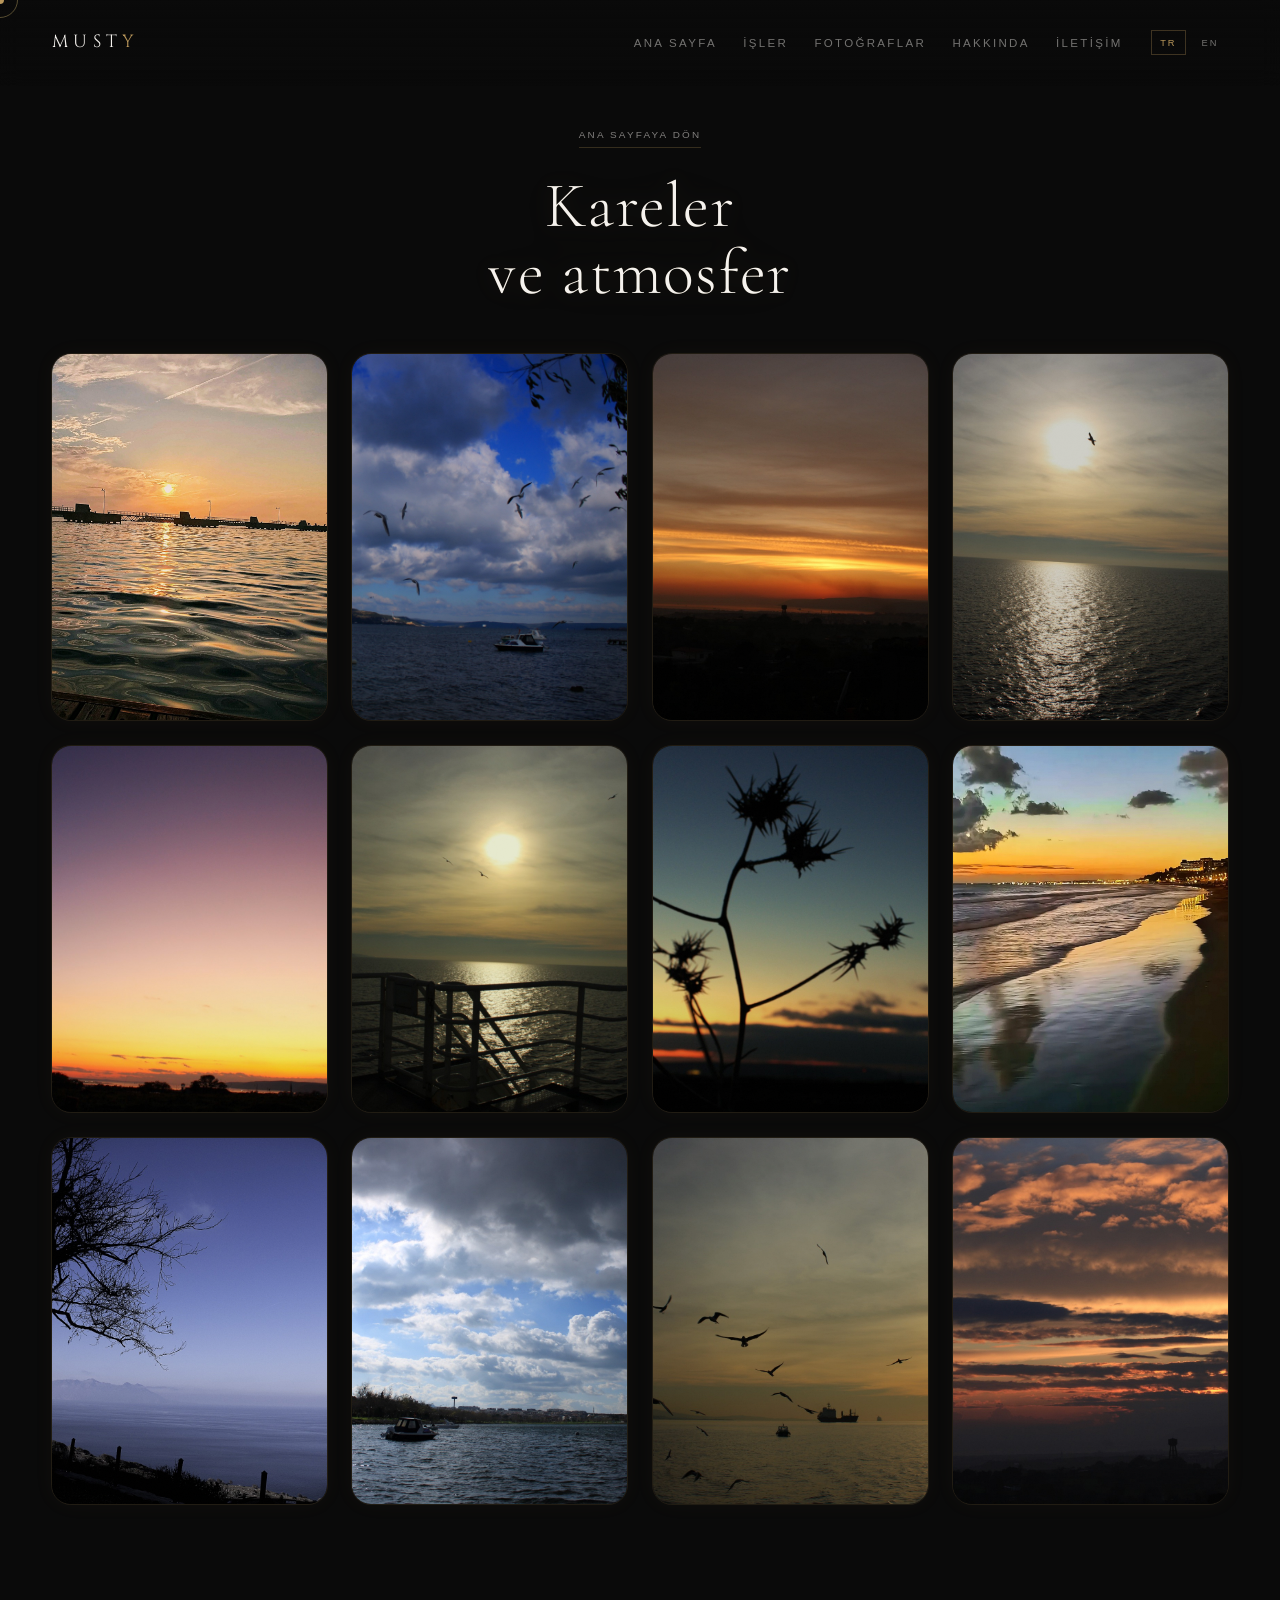
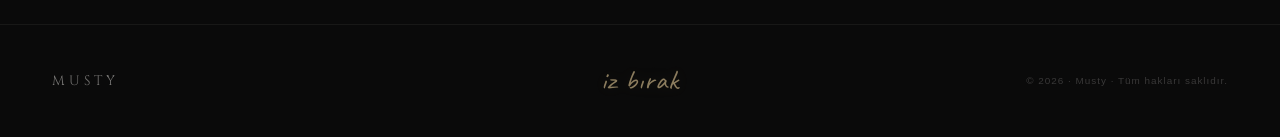
==== commit 09077dc1: "feat: Denizli gün batımı görselleri, video alanı ve rastgele galeri Video bölümü tek bir rastgele jp" ====
--- a/kareler.html
+++ b/kareler.html
@@ -45,84 +45,52 @@
       </header>
 
       <div class="gallery-grid gallery-grid--all reveal">
-        <button type="button" class="gal-item" data-gallery-open data-gallery-src="assets/images/musty%20(4).JPG" data-i18n-gallery="ed4">
-          <span class="gal-bg" style="background-image: url('assets/images/musty%20(4).JPG')" aria-hidden="true"></span>
+        <button type="button" class="gal-item" data-gallery-open data-gallery-src="assets/images/images%20(1).jpeg" data-i18n-gallery="ed1">
+          <span class="gal-bg" style="background-image: url('assets/images/images%20(1).jpeg')" aria-hidden="true"></span>
           <span class="gal-caption"><span class="gal-caption__text"></span></span>
         </button>
-        <button type="button" class="gal-item" data-gallery-open data-gallery-src="assets/images/musty%20(5).JPG" data-i18n-gallery="ed5">
-          <span class="gal-bg" style="background-image: url('assets/images/musty%20(5).JPG')" aria-hidden="true"></span>
+        <button type="button" class="gal-item" data-gallery-open data-gallery-src="assets/images/images%20(2).jpeg" data-i18n-gallery="ed2">
+          <span class="gal-bg" style="background-image: url('assets/images/images%20(2).jpeg')" aria-hidden="true"></span>
           <span class="gal-caption"><span class="gal-caption__text"></span></span>
         </button>
-        <button type="button" class="gal-item" data-gallery-open data-gallery-src="assets/images/musty%20(9).jpg" data-i18n-gallery="ed9">
-          <span class="gal-bg" style="background-image: url('assets/images/musty%20(9).jpg')" aria-hidden="true"></span>
+        <button type="button" class="gal-item" data-gallery-open data-gallery-src="assets/images/images%20(4).jpeg" data-i18n-gallery="ed3">
+          <span class="gal-bg" style="background-image: url('assets/images/images%20(4).jpeg')" aria-hidden="true"></span>
           <span class="gal-caption"><span class="gal-caption__text"></span></span>
         </button>
-        <button type="button" class="gal-item" data-gallery-open data-gallery-src="assets/images/musty%20(10).JPG" data-i18n-gallery="ed10">
-          <span class="gal-bg" style="background-image: url('assets/images/musty%20(10).JPG')" aria-hidden="true"></span>
+        <button type="button" class="gal-item" data-gallery-open data-gallery-src="assets/images/images%20(6).jpeg" data-i18n-gallery="ed4">
+          <span class="gal-bg" style="background-image: url('assets/images/images%20(6).jpeg')" aria-hidden="true"></span>
           <span class="gal-caption"><span class="gal-caption__text"></span></span>
         </button>
-        <button type="button" class="gal-item" data-gallery-open data-gallery-src="assets/images/musty%20(14).JPG" data-i18n-gallery="ed14">
-          <span class="gal-bg" style="background-image: url('assets/images/musty%20(14).JPG')" aria-hidden="true"></span>
+        <button type="button" class="gal-item" data-gallery-open data-gallery-src="assets/images/images%20(7).jpeg" data-i18n-gallery="ed5">
+          <span class="gal-bg" style="background-image: url('assets/images/images%20(7).jpeg')" aria-hidden="true"></span>
           <span class="gal-caption"><span class="gal-caption__text"></span></span>
         </button>
-        <button type="button" class="gal-item" data-gallery-open data-gallery-src="assets/images/musty%20(15).JPG" data-i18n-gallery="ed15">
-          <span class="gal-bg" style="background-image: url('assets/images/musty%20(15).JPG')" aria-hidden="true"></span>
+        <button type="button" class="gal-item" data-gallery-open data-gallery-src="assets/images/images%20(8).jpeg" data-i18n-gallery="ed6">
+          <span class="gal-bg" style="background-image: url('assets/images/images%20(8).jpeg')" aria-hidden="true"></span>
           <span class="gal-caption"><span class="gal-caption__text"></span></span>
         </button>
-        <button type="button" class="gal-item" data-gallery-open data-gallery-src="assets/images/musty%20(19).JPG" data-i18n-gallery="ed19">
-          <span class="gal-bg" style="background-image: url('assets/images/musty%20(19).JPG')" aria-hidden="true"></span>
+        <button type="button" class="gal-item" data-gallery-open data-gallery-src="assets/images/images%20(9).jpeg" data-i18n-gallery="ed7">
+          <span class="gal-bg" style="background-image: url('assets/images/images%20(9).jpeg')" aria-hidden="true"></span>
           <span class="gal-caption"><span class="gal-caption__text"></span></span>
         </button>
-        <button type="button" class="gal-item" data-gallery-open data-gallery-src="assets/images/musty%20(20).JPG" data-i18n-gallery="ed20">
-          <span class="gal-bg" style="background-image: url('assets/images/musty%20(20).JPG')" aria-hidden="true"></span>
+        <button type="button" class="gal-item" data-gallery-open data-gallery-src="assets/images/images%20(10).jpeg" data-i18n-gallery="ed8">
+          <span class="gal-bg" style="background-image: url('assets/images/images%20(10).jpeg')" aria-hidden="true"></span>
           <span class="gal-caption"><span class="gal-caption__text"></span></span>
         </button>
-        <button type="button" class="gal-item" data-gallery-open data-gallery-src="assets/images/musty%20(1).JPG" data-i18n-gallery="ed1">
-          <span class="gal-bg" style="background-image: url('assets/images/musty%20(1).JPG')" aria-hidden="true"></span>
+        <button type="button" class="gal-item" data-gallery-open data-gallery-src="assets/images/images%20(11).jpeg" data-i18n-gallery="ed9">
+          <span class="gal-bg" style="background-image: url('assets/images/images%20(11).jpeg')" aria-hidden="true"></span>
           <span class="gal-caption"><span class="gal-caption__text"></span></span>
         </button>
-        <button type="button" class="gal-item" data-gallery-open data-gallery-src="assets/images/musty%20(2).jpg" data-i18n-gallery="ed2">
-          <span class="gal-bg" style="background-image: url('assets/images/musty%20(2).jpg')" aria-hidden="true"></span>
+        <button type="button" class="gal-item" data-gallery-open data-gallery-src="assets/images/images%20(12).jpeg" data-i18n-gallery="ed10">
+          <span class="gal-bg" style="background-image: url('assets/images/images%20(12).jpeg')" aria-hidden="true"></span>
           <span class="gal-caption"><span class="gal-caption__text"></span></span>
         </button>
-        <button type="button" class="gal-item" data-gallery-open data-gallery-src="assets/images/musty%20(3).jpg" data-i18n-gallery="ed3">
-          <span class="gal-bg" style="background-image: url('assets/images/musty%20(3).jpg')" aria-hidden="true"></span>
+        <button type="button" class="gal-item" data-gallery-open data-gallery-src="assets/images/images%20(13).jpeg" data-i18n-gallery="ed11">
+          <span class="gal-bg" style="background-image: url('assets/images/images%20(13).jpeg')" aria-hidden="true"></span>
           <span class="gal-caption"><span class="gal-caption__text"></span></span>
         </button>
-        <button type="button" class="gal-item" data-gallery-open data-gallery-src="assets/images/musty%20(6).JPG" data-i18n-gallery="ed6">
-          <span class="gal-bg" style="background-image: url('assets/images/musty%20(6).JPG')" aria-hidden="true"></span>
-          <span class="gal-caption"><span class="gal-caption__text"></span></span>
-        </button>
-        <button type="button" class="gal-item" data-gallery-open data-gallery-src="assets/images/musty%20(7).JPG" data-i18n-gallery="ed7">
-          <span class="gal-bg" style="background-image: url('assets/images/musty%20(7).JPG')" aria-hidden="true"></span>
-          <span class="gal-caption"><span class="gal-caption__text"></span></span>
-        </button>
-        <button type="button" class="gal-item" data-gallery-open data-gallery-src="assets/images/musty%20(8).JPG" data-i18n-gallery="ed8">
-          <span class="gal-bg" style="background-image: url('assets/images/musty%20(8).JPG')" aria-hidden="true"></span>
-          <span class="gal-caption"><span class="gal-caption__text"></span></span>
-        </button>
-        <button type="button" class="gal-item" data-gallery-open data-gallery-src="assets/images/musty%20(11).JPG" data-i18n-gallery="ed11">
-          <span class="gal-bg" style="background-image: url('assets/images/musty%20(11).JPG')" aria-hidden="true"></span>
-          <span class="gal-caption"><span class="gal-caption__text"></span></span>
-        </button>
-        <button type="button" class="gal-item" data-gallery-open data-gallery-src="assets/images/musty%20(12).JPG" data-i18n-gallery="ed12">
-          <span class="gal-bg" style="background-image: url('assets/images/musty%20(12).JPG')" aria-hidden="true"></span>
-          <span class="gal-caption"><span class="gal-caption__text"></span></span>
-        </button>
-        <button type="button" class="gal-item" data-gallery-open data-gallery-src="assets/images/musty%20(13).JPG" data-i18n-gallery="ed13">
-          <span class="gal-bg" style="background-image: url('assets/images/musty%20(13).JPG')" aria-hidden="true"></span>
-          <span class="gal-caption"><span class="gal-caption__text"></span></span>
-        </button>
-        <button type="button" class="gal-item" data-gallery-open data-gallery-src="assets/images/musty%20(16).JPG" data-i18n-gallery="ed16">
-          <span class="gal-bg" style="background-image: url('assets/images/musty%20(16).JPG')" aria-hidden="true"></span>
-          <span class="gal-caption"><span class="gal-caption__text"></span></span>
-        </button>
-        <button type="button" class="gal-item" data-gallery-open data-gallery-src="assets/images/musty%20(17).JPG" data-i18n-gallery="ed17">
-          <span class="gal-bg" style="background-image: url('assets/images/musty%20(17).JPG')" aria-hidden="true"></span>
-          <span class="gal-caption"><span class="gal-caption__text"></span></span>
-        </button>
-        <button type="button" class="gal-item" data-gallery-open data-gallery-src="assets/images/musty%20(18).JPG" data-i18n-gallery="ed18">
-          <span class="gal-bg" style="background-image: url('assets/images/musty%20(18).JPG')" aria-hidden="true"></span>
+        <button type="button" class="gal-item" data-gallery-open data-gallery-src="assets/images/images%20(14).jpeg" data-i18n-gallery="ed12">
+          <span class="gal-bg" style="background-image: url('assets/images/images%20(14).jpeg')" aria-hidden="true"></span>
           <span class="gal-caption"><span class="gal-caption__text"></span></span>
         </button>
       </div>
--- a/css/site.css
+++ b/css/site.css
@@ -862,6 +862,10 @@
   width: 100%;
   height: 100%;
   object-fit: cover;
+}
+
+.film-player__still {
+  cursor: pointer;
 }
 
 .film-player__video::-webkit-media-controls {
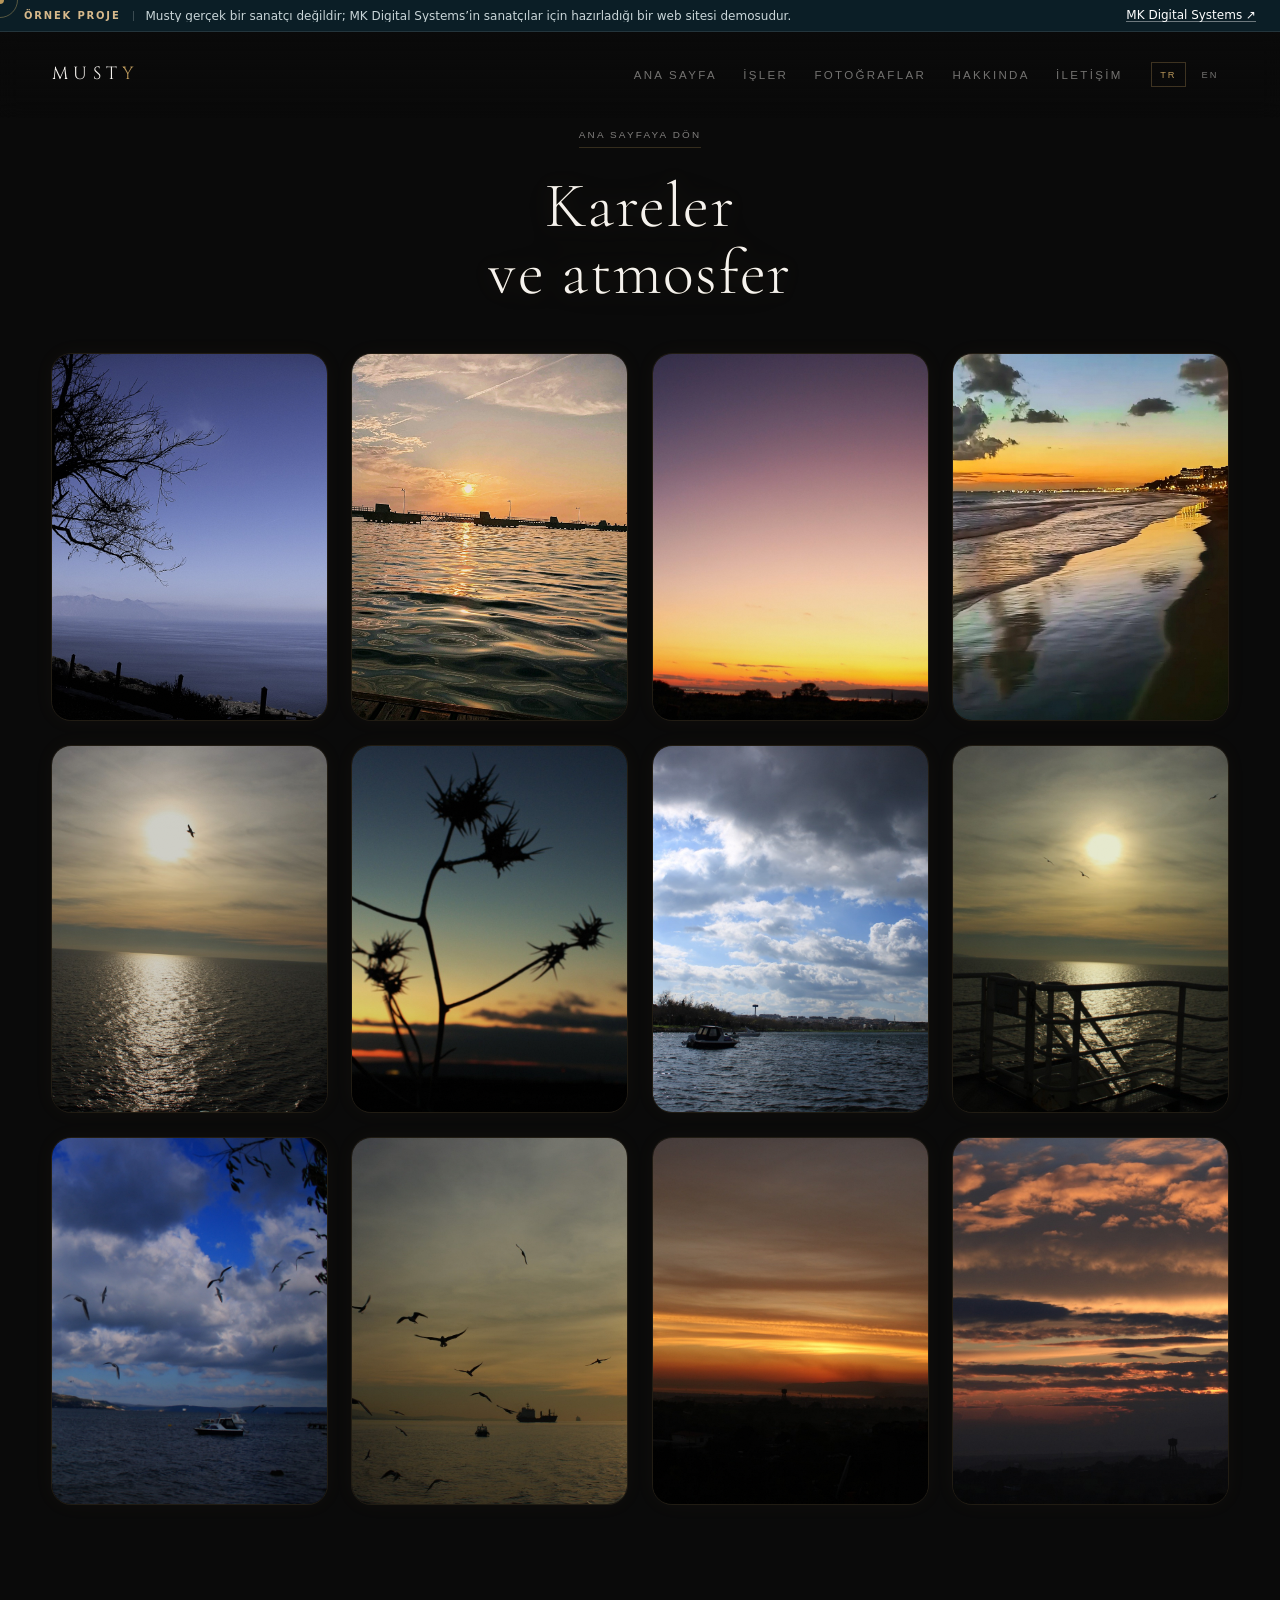
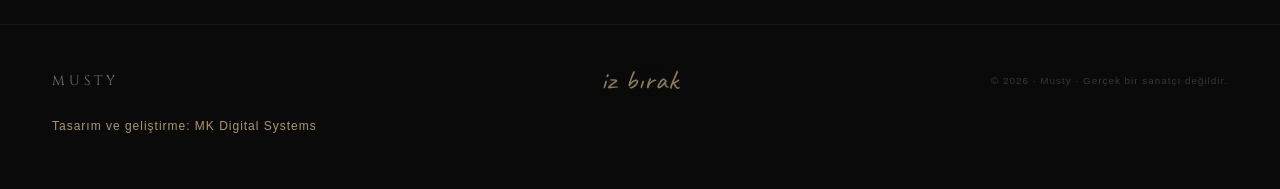
==== commit 1b5e517e: "Musty'yi açıkça işaretlenmiş bir portföy demosuna dönüştür - noindex/nofollow: iki sayfada robots me" ====
--- a/kareler.html
+++ b/kareler.html
@@ -3,8 +3,10 @@
   <head>
     <meta charset="utf-8" />
     <meta name="viewport" content="width=device-width, initial-scale=1" />
-    <title>Kareler ve atmosfer — Musty</title>
-    <meta id="meta-desc" name="description" content="" />
+    <title>Kareler ve atmosfer — Musty (Demo)</title>
+    <meta id="meta-desc" name="description" content="MK Digital Systems&#39;in sanatçılar için hazırladığı örnek web sitesi: sinematik galeri, video alanı ve iletişim. Musty gerçek bir sanatçı değildir." />
+    <!-- Portföy demosu: arama sonuçlarında gerçek bir sanatçı sanılmaması için (vercel.json'da X-Robots-Tag de var). -->
+    <meta name="robots" content="noindex, nofollow" />
     <link rel="preconnect" href="https://fonts.googleapis.com" />
     <link rel="preconnect" href="https://fonts.gstatic.com" crossorigin />
     <link
@@ -15,6 +17,11 @@
     <link rel="stylesheet" href="css/style2.css" />
   </head>
   <body class="page-kareler">
+    <aside class="demo-bar" aria-label="Örnek proje bildirimi">
+      <b data-i18n="demo.label">Örnek proje</b>
+      <p class="demo-bar__long" data-i18n="demo.long">Musty gerçek bir sanatçı değildir; MK Digital Systems’in sanatçılar için hazırladığı bir web sitesi demosudur.</p>
+      <a href="https://mk-digital-systems-seven.vercel.app/tr"><span class="demo-bar__short" data-i18n="demo.short">MK Digital Systems demosu ↗</span><span class="demo-bar__full">MK Digital Systems ↗</span></a>
+    </aside>
     <div class="cursor-dot" id="cursorDot" aria-hidden="true"></div>
     <div class="cursor-ring" id="cursorRing" aria-hidden="true"></div>
     <header class="site-nav" role="banner">
@@ -100,6 +107,7 @@
       <span class="site-footer__mark">MUSTY</span>
       <p class="site-footer__tagline" data-i18n="footer.tagline">iz bırak</p>
       <p class="site-footer__copy">© <span id="y"></span> · <span data-i18n="footer.rights">—</span></p>
+      <p class="site-footer__credit"><a href="https://mk-digital-systems-seven.vercel.app/tr" data-i18n="footer.credit">Tasarım ve geliştirme: MK Digital Systems</a></p>
     </footer>
 
     <div id="image-modal" class="modal lightbox-img" role="dialog" aria-modal="true" aria-label="" data-i18n-aria="imageModal.aria" aria-hidden="true">
--- a/css/site.css
+++ b/css/site.css
@@ -82,7 +82,7 @@
 /* ——— Nav ——— */
 .site-nav {
   position: fixed;
-  top: 0;
+  top: var(--demo-bar-h);
   left: 0;
   right: 0;
   z-index: 50;
@@ -2174,3 +2174,90 @@
   height: auto;
   object-fit: contain;
 }
+
+/* Portföy demosu: "Örnek proje" şeridi (MK Digital Systems demo standardı) */
+:root {
+  --demo-bar-h: 32px;
+}
+.demo-bar {
+  position: fixed;
+  top: 0;
+  left: 0;
+  right: 0;
+  z-index: 60;
+  height: var(--demo-bar-h);
+  display: flex;
+  align-items: center;
+  gap: 12px;
+  padding: 0 24px;
+  background: #0b1e26;
+  color: #c9d5d8;
+  font: 400 12px/1 "Outfit", system-ui, sans-serif;
+  border-bottom: 1px solid rgba(255, 255, 255, 0.1);
+}
+.demo-bar b {
+  flex: none;
+  padding-right: 12px;
+  border-right: 1px solid rgba(255, 255, 255, 0.2);
+  color: #d7b98b;
+  font-size: 10px;
+  font-weight: 600;
+  letter-spacing: 0.18em;
+  text-transform: uppercase;
+}
+.demo-bar p {
+  flex: 1;
+  min-width: 0;
+  margin: 0;
+  overflow: hidden;
+  white-space: nowrap;
+  text-overflow: ellipsis;
+}
+.demo-bar a {
+  flex: none;
+  margin-left: auto;
+  color: #fff;
+  text-decoration: none;
+  border-bottom: 1px solid rgba(255, 255, 255, 0.4);
+}
+.demo-bar a:hover {
+  color: #d7b98b;
+  border-color: #d7b98b;
+}
+.demo-bar__short {
+  display: none;
+}
+@media (max-width: 640px) {
+  .demo-bar {
+    padding: 0 16px;
+    font-size: 11px;
+  }
+  .demo-bar__long,
+  .demo-bar__full {
+    display: none;
+  }
+  .demo-bar__short {
+    display: inline;
+  }
+}
+.form-demo-note {
+  margin-top: 16px;
+  padding: 14px 16px;
+  border: 1px solid rgba(215, 185, 139, 0.4);
+  border-radius: 12px;
+  background: rgba(215, 185, 139, 0.08);
+  font-size: 14px;
+  line-height: 1.5;
+}
+.form-demo-note p {
+  margin: 0 0 8px;
+}
+.form-demo-note a,
+.site-footer__credit a {
+  color: #d7b98b;
+}
+.site-footer__credit {
+  margin-top: 8px;
+  font-size: 12px;
+  opacity: 0.8;
+}
